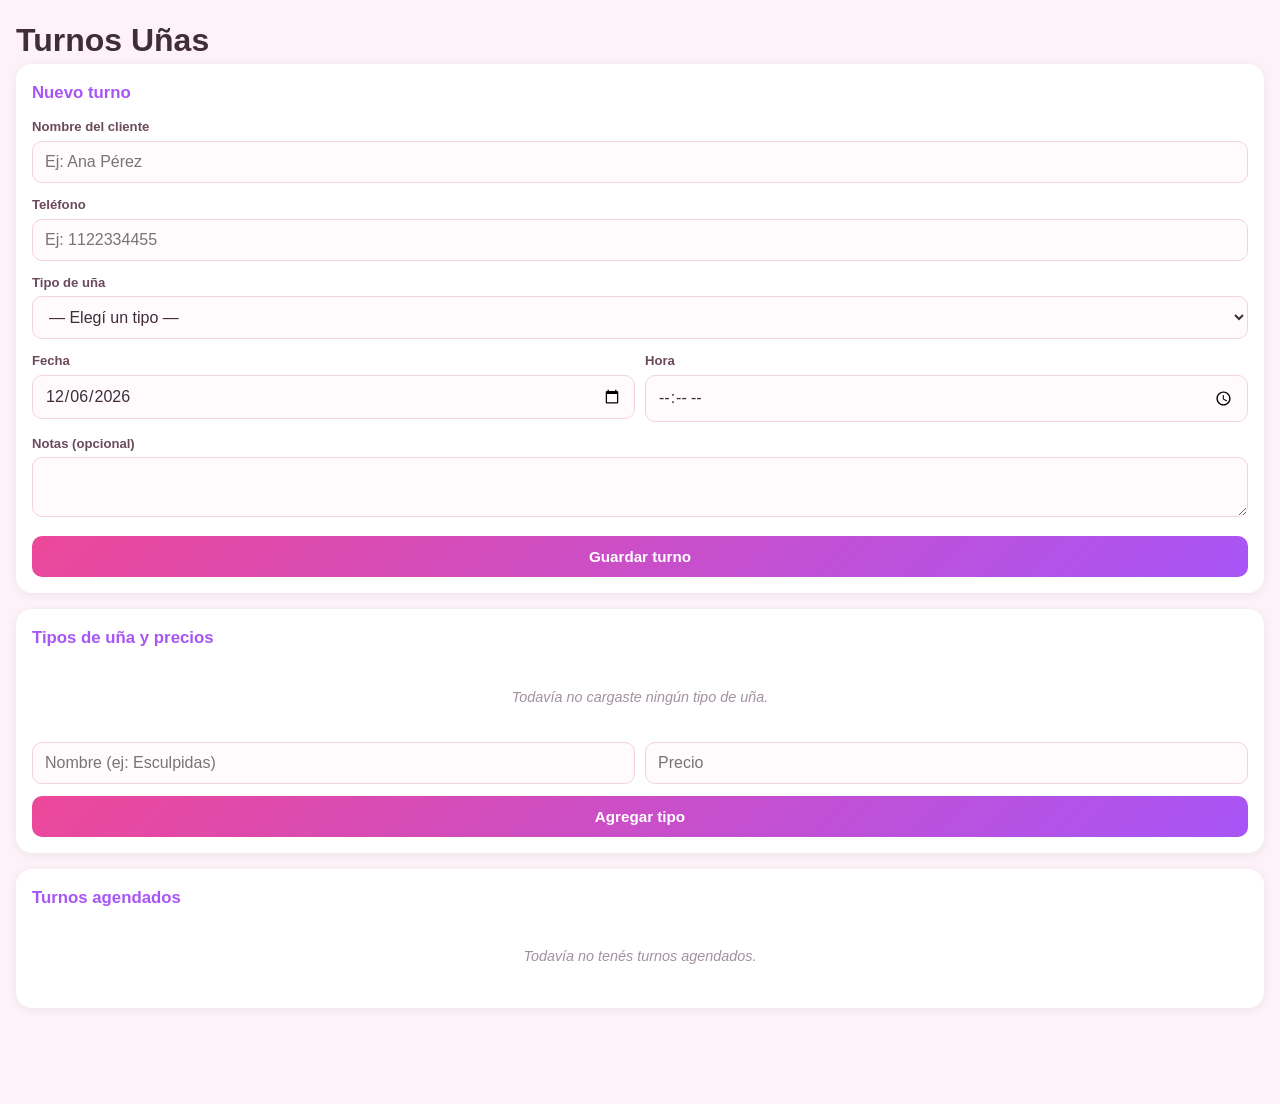
==== index.html @ 7dee43a8 "Rename aura.html to index.html" ====
<!DOCTYPE html>
<html lang="es">
<head>
<meta charset="UTF-8">
<meta name="viewport" content="width=device-width, initial-scale=1.0">
<title>Turnos Uñas</title>
<style>
  * { box-sizing: border-box; margin: 0; padding: 0; }

  body {
    font-family: -apple-system, BlinkMacSystemFont, "Segoe UI", Roboto, sans-serif;
    background: #fdf2f8;
    color: #3f2d3a;
    padding: 16px;
    padding-bottom: 80px;
    line-height: 1.5;
  }

  header {
    background: linear-gradient(135deg, #ec4899, #a855f7);
    color: #fff;
    padding: 20px 16px;
    border-radius: 16px;
    margin-bottom: 18px;
    text-align: center;
    box-shadow: 0 4px 14px rgba(236, 72, 153, .25);
  }

  header h1 { font-size: 1.35rem; }
  header p { font-size: .85rem; opacity: .9; margin-top: 4px; }

  .card {
    background: #fff;
    border-radius: 16px;
    padding: 16px;
    margin-bottom: 16px;
    box-shadow: 0 2px 10px rgba(63, 45, 58, .07);
  }

  .card h2 {
    font-size: 1.05rem;
    margin-bottom: 12px;
    color: #a855f7;
    display: flex;
    align-items: center;
    gap: 8px;
  }

  label {
    display: block;
    font-size: .82rem;
    font-weight: 600;
    margin-bottom: 4px;
    color: #6b4a5c;
  }

  input, select, textarea {
    width: 100%;
    padding: 11px 12px;
    border: 1.5px solid #f3d3e3;
    border-radius: 10px;
    font-size: 1rem;
    font-family: inherit;
    background: #fffafc;
    margin-bottom: 12px;
    color: #3f2d3a;
  }

  input:focus, select:focus, textarea:focus {
    outline: none;
    border-color: #ec4899;
    background: #fff;
  }

  textarea { resize: vertical; min-height: 60px; }

  .fila { display: flex; gap: 10px; }
  .fila > div { flex: 1; }

  button {
    border: none;
    border-radius: 10px;
    padding: 12px 16px;
    font-size: .95rem;
    font-weight: 600;
    font-family: inherit;
    cursor: pointer;
    background: linear-gradient(135deg, #ec4899, #a855f7);
    color: #fff;
    width: 100%;
    transition: transform .1s, opacity .2s;
  }

  button:active { transform: scale(.98); }
  button.secundario {
    background: #fdf2f8;
    color: #a855f7;
    border: 1.5px solid #f3d3e3;
    width: auto;
  }

  .precio-visto {
    font-size: .85rem;
    color: #a855f7;
    font-weight: 600;
    margin: -6px 0 12px;
    min-height: 20px;
  }

  .turno {
    border-left: 4px solid #ec4899;
    background: #fffafc;
    border-radius: 10px;
    padding: 12px;
    margin-bottom: 10px;
  }

  .turno .nombre {
    font-weight: 700;
    font-size: 1rem;
    margin-bottom: 2px;
  }

  .turno .detalle {
    font-size: .85rem;
    color: #6b4a5c;
    margin-bottom: 8px;
  }

  .turno .detalle span { display: block; }

  .turno .precio {
    font-weight: 700;
    color: #a855f7;
  }

  .estado {
    display: inline-block;
    font-size: .7rem;
    font-weight: 700;
    padding: 3px 9px;
    border-radius: 20px;
    text-transform: uppercase;
    letter-spacing: .4px;
    margin-bottom: 6px;
  }

  .estado.pendiente  { background: #fef3c7; color: #b45309; }
  .estado.confirmado { background: #dbeafe; color: #1d4ed8; }
  .estado.realizado  { background: #dcfce7; color: #15803d; }
  .estado.cancelado  { background: #fee2e2; color: #b91c1c; }

  .acciones {
    display: flex;
    gap: 6px;
    flex-wrap: wrap;
    margin-top: 8px;
  }

  .acciones button {
    width: auto;
    flex: 1;
    padding: 7px 8px;
    font-size: .75rem;
    border-radius: 8px;
    background: #fdf2f8;
    color: #a855f7;
    border: 1.5px solid #f3d3e3;
  }

  .acciones button.borrar {
    background: #fff1f2;
    color: #e11d48;
    border-color: #fecdd3;
  }

  .tipo-lista {
    display: flex;
    flex-direction: column;
    gap: 8px;
    margin-bottom: 12px;
  }

  .tipo-item {
    display: flex;
    justify-content: space-between;
    align-items: center;
    background: #fffafc;
    border: 1.5px solid #f3d3e3;
    border-radius: 10px;
    padding: 10px 12px;
    font-size: .9rem;
  }

  .tipo-item strong { color: #3f2d3a; }
  .tipo-item span { color: #a855f7; font-weight: 700; }

  .vacio {
    text-align: center;
    color: #a390a0;
    font-size: .9rem;
    padding: 24px 12px;
    font-style: italic;
  }

  .toast {
    position: fixed;
    bottom: 20px;
    left: 50%;
    transform: translateX(-50%);
    background: #3f2d3a;
    color: #fff;
    padding: 11px 20px;
    border-radius: 30px;
    font-size: .88rem;
    opacity: 0;
    pointer-events: none;
    transition: opacity .3s, bottom .3s;
    z-index: 100;
  }

  .toast.visible { opacity: 1; bottom: 30px; }

  @media (max-width: 380px) {
    .fila { flex-direction: column; gap: 0; }
  }
</style>
</head>
<body>

<h1>Turnos Uñas</h1>

<div class="card">
  <h2>Nuevo turno</h2>
  <label>Nombre del cliente</label>
  <input id="nombre" type="text" placeholder="Ej: Ana Pérez">

  <label>Teléfono</label>
  <input id="telefono" type="tel" placeholder="Ej: 1122334455">

  <label>Tipo de uña</label>
  <select id="tipo"></select>

  <div class="fila">
    <div>
      <label>Fecha</label>
      <input id="fecha" type="date">
    </div>
    <div>
      <label>Hora</label>
      <input id="hora" type="time">
    </div>
  </div>

  <label>Notas (opcional)</label>
  <textarea id="notas" rows="2"></textarea>

  <button onclick="guardarTurno()">Guardar turno</button>
</div>

<div class="card">
  <h2>Tipos de uña y precios</h2>
  <div id="listaTipos"></div>
  <div class="fila" style="margin-top:10px">
    <input id="nuevoTipoNombre" type="text" placeholder="Nombre (ej: Esculpidas)">
    <input id="nuevoTipoPrecio" type="number" placeholder="Precio">
  </div>
  <button class="sec" onclick="agregarTipo()">Agregar tipo</button>
</div>

<div class="card">
  <h2>Turnos agendados</h2>
  <div id="listaTurnos"></div>
</div>

<div id="toast" class="toast" aria-live="polite"></div>

<script>
const DB_NOMBRE = "turnosDB";
const DB_VERSION = 1;

let db = null;

const $ = (id) => document.getElementById(id);

function toast(msg) {
  const t = $("toast");
  if (!t) return;
  t.textContent = msg;
  t.classList.add("visible");
  clearTimeout(t._timer);
  t._timer = setTimeout(() => t.classList.remove("visible"), 2200);
}

function abrirDB() {
  return new Promise((res, rej) => {
    const req = indexedDB.open(DB_NOMBRE, DB_VERSION);
    req.onupgradeneeded = (e) => {
      const d = e.target.result;
      if (!d.objectStoreNames.contains("tipos")) {
        const tipos = d.createObjectStore("tipos", { keyPath: "id", autoIncrement: true });
        tipos.createIndex("nombre", "nombre", { unique: true });
      }
      if (!d.objectStoreNames.contains("turnos")) {
        const turnos = d.createObjectStore("turnos", { keyPath: "id", autoIncrement: true });
        turnos.createIndex("fecha", "fecha", { unique: false });
      }
    };
    req.onsuccess = (e) => {
      db = e.target.result;
      res(db);
    };
    req.onerror = (e) => rej(e.target.error || new Error("No se pudo abrir la base de datos"));
  });
}

function guardar(store, dato) {
  if (!db) return Promise.reject(new Error("La base de datos no está abierta"));

  return new Promise((res, rej) => {
    const tx = db.transaction(store, "readwrite");
    const req = tx.objectStore(store).put(dato);
    req.onsuccess = () => res(req.result);
    req.onerror = (e) => rej(e.target.error || new Error(`Error guardando en ${store}`));
  });
}

function listar(store) {
  if (!db) return Promise.resolve([]);

  return new Promise((res, rej) => {
    const tx = db.transaction(store, "readonly");
    const req = tx.objectStore(store).getAll();
    req.onsuccess = () => res(req.result || []);
    req.onerror = (e) => rej(e.target.error || new Error(`Error listando ${store}`));
  });
}

function borrar(store, id) {
  if (!db) return Promise.reject(new Error("La base de datos no está abierta"));

  return new Promise((res, rej) => {
    const tx = db.transaction(store, "readwrite");
    const req = tx.objectStore(store).delete(id);
    req.onsuccess = () => res(true);
    req.onerror = (e) => rej(e.target.error || new Error(`Error borrando de ${store}`));
  });
}

function hoyISO() {
  const d = new Date();
  const mes = String(d.getMonth() + 1).padStart(2, "0");
  const dia = String(d.getDate()).padStart(2, "0");
  return `${d.getFullYear()}-${mes}-${dia}`;
}

function formatearFecha(iso) {
  if (!iso || !iso.includes("-")) return "--";
  const [a, m, d] = iso.split("-");
  return `${d}/${m}/${a}`;
}

const NOMBRE_ESTADO = {
  pendiente: "Pendiente",
  confirmado: "Confirmado",
  realizado: "Realizado",
  cancelado: "Cancelado"
};

async function cargarSelectTipos() {
  const sel = $("tipo");
  if (!sel) return;

  const tipos = await listar("tipos");
  sel.innerHTML = '<option value="">— Elegí un tipo —</option>';

  for (const t of tipos) {
    const op = document.createElement("option");
    op.value = String(t.id);
    op.textContent = `${t.nombre} — $${Number(t.precio).toFixed(2)}`;
    op.dataset.precio = String(Number(t.precio) || 0);
    op.dataset.nombre = t.nombre || "";
    sel.appendChild(op);
  }
}

async function renderTipos() {
  const cont = $("listaTipos");
  if (!cont) return;

  const tipos = await listar("tipos");

  if (tipos.length === 0) {
    cont.innerHTML = '<p class="vacio">Todavía no cargaste ningún tipo de uña.</p>';
    cont.className = "";
    return;
  }

  cont.innerHTML = "";
  cont.className = "tipo-lista";

  for (const t of tipos) {
    const div = document.createElement("div");
    div.className = "tipo-item";

    const nombre = document.createElement("strong");
    nombre.textContent = t.nombre;

    const precio = document.createElement("span");
    precio.textContent = `$${Number(t.precio).toFixed(2)}`;

    const btn = document.createElement("button");
    btn.textContent = "Borrar";
    btn.className = "secundario";
    btn.type = "button";
    btn.onclick = async () => {
      try {
        await borrar("tipos", t.id);
        toast("Tipo eliminado");
        await renderTipos();
        await cargarSelectTipos();
      } catch (error) {
        console.error(error);
        toast("No se pudo eliminar el tipo");
      }
    };

    div.append(nombre, precio, btn);
    cont.appendChild(div);
  }
}

async function agregarTipo() {
  const nombreInput = $("nuevoTipoNombre");
  const precioInput = $("nuevoTipoPrecio");

  if (!nombreInput || !precioInput) return;

  const nombre = nombreInput.value.trim();
  const precio = Number(precioInput.value);

  if (!nombre || Number.isNaN(precio) || precio <= 0) {
    toast("Ingresá un nombre y precio válido");
    return;
  }

  try {
    await guardar("tipos", { nombre, precio });
    nombreInput.value = "";
    precioInput.value = "";
    toast("Tipo agregado");
    await renderTipos();
    await cargarSelectTipos();
  } catch (error) {
    console.error(error);
    toast("Ese tipo ya existe o hubo un error");
  }
}

async function renderTurnos() {
  const cont = $("listaTurnos");
  if (!cont) return;

  const turnos = await listar("turnos");

  if (turnos.length === 0) {
    cont.innerHTML = '<p class="vacio">Todavía no tenés turnos agendados.</p>';
    return;
  }

  turnos.sort((a, b) => `${a.fecha || ""}T${a.hora || "00:00"}`.localeCompare(`${b.fecha || ""}T${b.hora || "00:00"}`));
  cont.innerHTML = "";

  for (const t of turnos) {
    const card = document.createElement("div");
    card.className = "turno";

    const estado = document.createElement("div");
    estado.className = `estado ${t.estado || "pendiente"}`;
    estado.textContent = NOMBRE_ESTADO[t.estado || "pendiente"] || "Pendiente";

    const nombre = document.createElement("div");
    nombre.className = "nombre";
    nombre.textContent = t.nombre || "Sin nombre";

    const detalle = document.createElement("div");
    detalle.className = "detalle";
    detalle.innerHTML = `
      <span>${formatearFecha(t.fecha)} · ${t.hora || "--:--"}</span>
      <span>${t.tipoNombre || "Sin tipo"} · ${t.telefono || "Sin teléfono"}</span>
      ${t.notas ? `<span>Notas: ${t.notas}</span>` : ""}
    `;

    const precio = document.createElement("div");
    precio.className = "precio";
    precio.textContent = `$${Number(t.precio || 0).toFixed(2)}`;

    const acciones = document.createElement("div");
    acciones.className = "acciones";

    const pasos = [
      ["Pendiente", "pendiente"],
      ["Confirmado", "confirmado"],
      ["Realizado", "realizado"],
      ["Cancelado", "cancelado"]
    ];

    for (const [label, estadoKey] of pasos) {
      const btn = document.createElement("button");
      btn.type = "button";
      btn.textContent = label;
      btn.onclick = async () => {
        try {
          t.estado = estadoKey;
          await guardar("turnos", t);
          await renderTurnos();
        } catch (error) {
          console.error(error);
          toast("No se pudo actualizar el turno");
        }
      };
      acciones.appendChild(btn);
    }

    const borrarBtn = document.createElement("button");
    borrarBtn.type = "button";
    borrarBtn.textContent = "Borrar";
    borrarBtn.className = "borrar";
    borrarBtn.onclick = async () => {
      try {
        await borrar("turnos", t.id);
        toast("Turno eliminado");
        await renderTurnos();
      } catch (error) {
        console.error(error);
        toast("No se pudo eliminar el turno");
      }
    };
    acciones.appendChild(borrarBtn);

    card.append(estado, nombre, detalle, precio, acciones);
    cont.appendChild(card);
  }
}

async function guardarTurno() {
  const nombreInput = $("nombre");
  const telefonoInput = $("telefono");
  const tipoSelect = $("tipo");
  const fechaInput = $("fecha");
  const horaInput = $("hora");
  const notasInput = $("notas");

  if (!nombreInput || !telefonoInput || !tipoSelect || !fechaInput || !horaInput || !notasInput) return;

  const nombre = nombreInput.value.trim();
  const telefono = telefonoInput.value.trim();
  const tipoId = tipoSelect.value;
  const fecha = fechaInput.value;
  const hora = horaInput.value;
  const notas = notasInput.value.trim();
  const tipoSel = tipoSelect.selectedOptions[0];

  if (!nombre || !telefono || !tipoId || !fecha) {
    toast("Completá nombre, teléfono, tipo y fecha");
    return;
  }

  const tipo = {
    id: Number(tipoId),
    nombre: tipoSel?.dataset?.nombre || "",
    precio: Number(tipoSel?.dataset?.precio || 0)
  };

  const turno = {
    nombre,
    telefono,
    tipoId: tipo.id,
    tipoNombre: tipo.nombre,
    precio: tipo.precio,
    fecha,
    hora,
    notas,
    estado: "pendiente"
  };

  try {
    await guardar("turnos", turno);
    toast("Turno guardado");

    nombreInput.value = "";
    telefonoInput.value = "";
    tipoSelect.value = "";
    fechaInput.value = hoyISO();
    horaInput.value = "";
    notasInput.value = "";

    await renderTurnos();
  } catch (error) {
    console.error(error);
    toast("No se pudo guardar el turno");
  }
}

async function iniciarApp() {
  const fechaInput = $("fecha");
  if (fechaInput) fechaInput.value = hoyISO();

  await abrirDB();
  await renderTipos();
  await cargarSelectTipos();
  await renderTurnos();
}

window.addEventListener("DOMContentLoaded", iniciarApp);
</script>
</body>
</html>
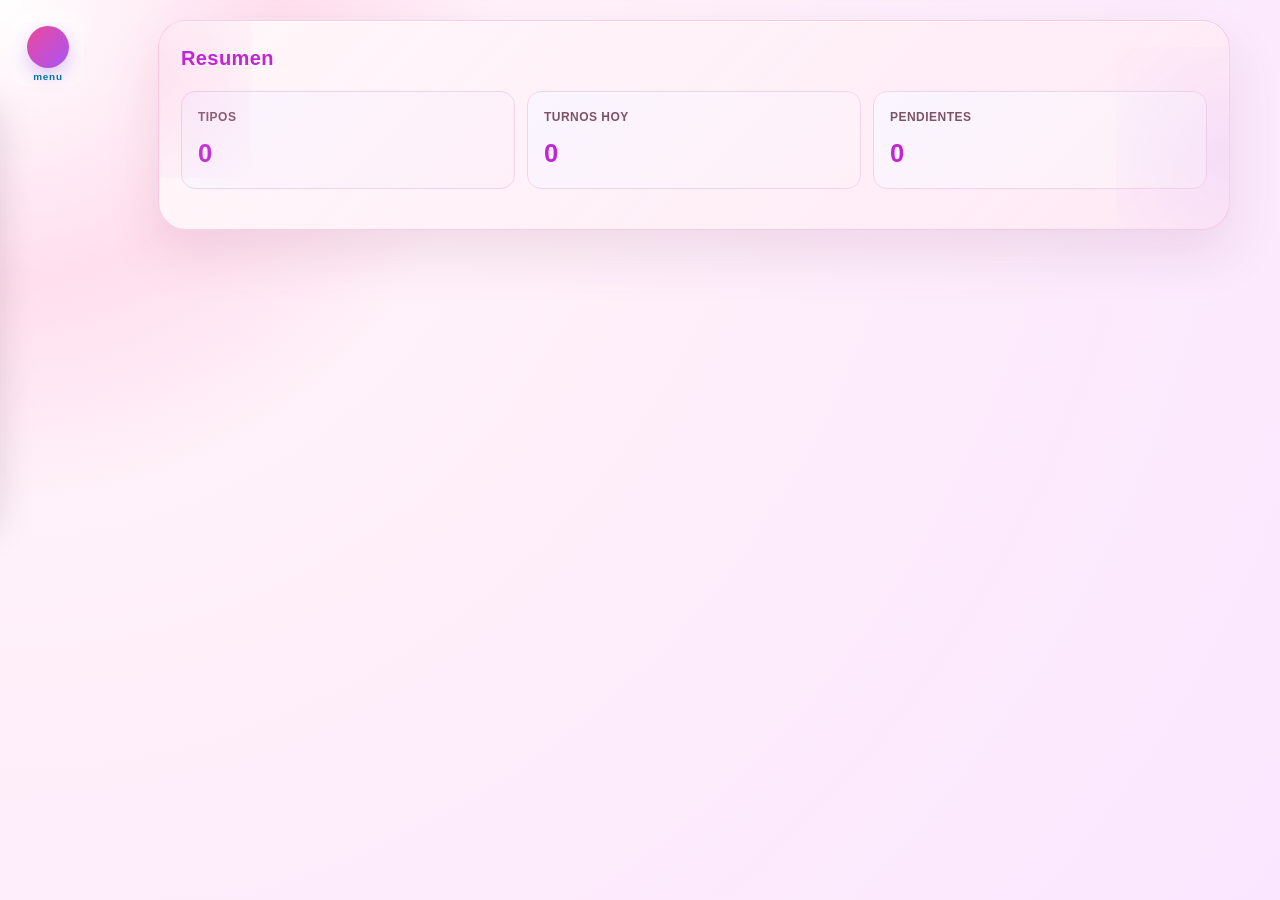
==== commit cb19e908: "Primer commit" ====
--- a/index.html
+++ b/index.html
@@ -1,619 +1,45 @@
-<!DOCTYPE html>
-<html lang="es">
-<head>
-<meta charset="UTF-8">
-<meta name="viewport" content="width=device-width, initial-scale=1.0">
-<title>Turnos Uñas</title>
-<style>
-  * { box-sizing: border-box; margin: 0; padding: 0; }
-
-  body {
-    font-family: -apple-system, BlinkMacSystemFont, "Segoe UI", Roboto, sans-serif;
-    background: #fdf2f8;
-    color: #3f2d3a;
-    padding: 16px;
-    padding-bottom: 80px;
-    line-height: 1.5;
-  }
-
-  header {
-    background: linear-gradient(135deg, #ec4899, #a855f7);
-    color: #fff;
-    padding: 20px 16px;
-    border-radius: 16px;
-    margin-bottom: 18px;
-    text-align: center;
-    box-shadow: 0 4px 14px rgba(236, 72, 153, .25);
-  }
-
-  header h1 { font-size: 1.35rem; }
-  header p { font-size: .85rem; opacity: .9; margin-top: 4px; }
-
-  .card {
-    background: #fff;
-    border-radius: 16px;
-    padding: 16px;
-    margin-bottom: 16px;
-    box-shadow: 0 2px 10px rgba(63, 45, 58, .07);
-  }
-
-  .card h2 {
-    font-size: 1.05rem;
-    margin-bottom: 12px;
-    color: #a855f7;
-    display: flex;
-    align-items: center;
-    gap: 8px;
-  }
-
-  label {
-    display: block;
-    font-size: .82rem;
-    font-weight: 600;
-    margin-bottom: 4px;
-    color: #6b4a5c;
-  }
-
-  input, select, textarea {
-    width: 100%;
-    padding: 11px 12px;
-    border: 1.5px solid #f3d3e3;
-    border-radius: 10px;
-    font-size: 1rem;
-    font-family: inherit;
-    background: #fffafc;
-    margin-bottom: 12px;
-    color: #3f2d3a;
-  }
-
-  input:focus, select:focus, textarea:focus {
-    outline: none;
-    border-color: #ec4899;
-    background: #fff;
-  }
-
-  textarea { resize: vertical; min-height: 60px; }
-
-  .fila { display: flex; gap: 10px; }
-  .fila > div { flex: 1; }
-
-  button {
-    border: none;
-    border-radius: 10px;
-    padding: 12px 16px;
-    font-size: .95rem;
-    font-weight: 600;
-    font-family: inherit;
-    cursor: pointer;
-    background: linear-gradient(135deg, #ec4899, #a855f7);
-    color: #fff;
-    width: 100%;
-    transition: transform .1s, opacity .2s;
-  }
-
-  button:active { transform: scale(.98); }
-  button.secundario {
-    background: #fdf2f8;
-    color: #a855f7;
-    border: 1.5px solid #f3d3e3;
-    width: auto;
-  }
-
-  .precio-visto {
-    font-size: .85rem;
-    color: #a855f7;
-    font-weight: 600;
-    margin: -6px 0 12px;
-    min-height: 20px;
-  }
-
-  .turno {
-    border-left: 4px solid #ec4899;
-    background: #fffafc;
-    border-radius: 10px;
-    padding: 12px;
-    margin-bottom: 10px;
-  }
-
-  .turno .nombre {
-    font-weight: 700;
-    font-size: 1rem;
-    margin-bottom: 2px;
-  }
-
-  .turno .detalle {
-    font-size: .85rem;
-    color: #6b4a5c;
-    margin-bottom: 8px;
-  }
-
-  .turno .detalle span { display: block; }
-
-  .turno .precio {
-    font-weight: 700;
-    color: #a855f7;
-  }
-
-  .estado {
-    display: inline-block;
-    font-size: .7rem;
-    font-weight: 700;
-    padding: 3px 9px;
-    border-radius: 20px;
-    text-transform: uppercase;
-    letter-spacing: .4px;
-    margin-bottom: 6px;
-  }
-
-  .estado.pendiente  { background: #fef3c7; color: #b45309; }
-  .estado.confirmado { background: #dbeafe; color: #1d4ed8; }
-  .estado.realizado  { background: #dcfce7; color: #15803d; }
-  .estado.cancelado  { background: #fee2e2; color: #b91c1c; }
-
-  .acciones {
-    display: flex;
-    gap: 6px;
-    flex-wrap: wrap;
-    margin-top: 8px;
-  }
-
-  .acciones button {
-    width: auto;
-    flex: 1;
-    padding: 7px 8px;
-    font-size: .75rem;
-    border-radius: 8px;
-    background: #fdf2f8;
-    color: #a855f7;
-    border: 1.5px solid #f3d3e3;
-  }
-
-  .acciones button.borrar {
-    background: #fff1f2;
-    color: #e11d48;
-    border-color: #fecdd3;
-  }
-
-  .tipo-lista {
-    display: flex;
-    flex-direction: column;
-    gap: 8px;
-    margin-bottom: 12px;
-  }
-
-  .tipo-item {
-    display: flex;
-    justify-content: space-between;
-    align-items: center;
-    background: #fffafc;
-    border: 1.5px solid #f3d3e3;
-    border-radius: 10px;
-    padding: 10px 12px;
-    font-size: .9rem;
-  }
-
-  .tipo-item strong { color: #3f2d3a; }
-  .tipo-item span { color: #a855f7; font-weight: 700; }
-
-  .vacio {
-    text-align: center;
-    color: #a390a0;
-    font-size: .9rem;
-    padding: 24px 12px;
-    font-style: italic;
-  }
-
-  .toast {
-    position: fixed;
-    bottom: 20px;
-    left: 50%;
-    transform: translateX(-50%);
-    background: #3f2d3a;
-    color: #fff;
-    padding: 11px 20px;
-    border-radius: 30px;
-    font-size: .88rem;
-    opacity: 0;
-    pointer-events: none;
-    transition: opacity .3s, bottom .3s;
-    z-index: 100;
-  }
-
-  .toast.visible { opacity: 1; bottom: 30px; }
-
-  @media (max-width: 380px) {
-    .fila { flex-direction: column; gap: 0; }
-  }
-</style>
-</head>
-<body>
-
-<h1>Turnos Uñas</h1>
-
-<div class="card">
-  <h2>Nuevo turno</h2>
-  <label>Nombre del cliente</label>
-  <input id="nombre" type="text" placeholder="Ej: Ana Pérez">
-
-  <label>Teléfono</label>
-  <input id="telefono" type="tel" placeholder="Ej: 1122334455">
-
-  <label>Tipo de uña</label>
-  <select id="tipo"></select>
-
-  <div class="fila">
-    <div>
-      <label>Fecha</label>
-      <input id="fecha" type="date">
-    </div>
-    <div>
-      <label>Hora</label>
-      <input id="hora" type="time">
-    </div>
-  </div>
-
-  <label>Notas (opcional)</label>
-  <textarea id="notas" rows="2"></textarea>
-
-  <button onclick="guardarTurno()">Guardar turno</button>
-</div>
-
-<div class="card">
-  <h2>Tipos de uña y precios</h2>
-  <div id="listaTipos"></div>
-  <div class="fila" style="margin-top:10px">
-    <input id="nuevoTipoNombre" type="text" placeholder="Nombre (ej: Esculpidas)">
-    <input id="nuevoTipoPrecio" type="number" placeholder="Precio">
-  </div>
-  <button class="sec" onclick="agregarTipo()">Agregar tipo</button>
-</div>
-
-<div class="card">
-  <h2>Turnos agendados</h2>
-  <div id="listaTurnos"></div>
-</div>
-
-<div id="toast" class="toast" aria-live="polite"></div>
-
-<script>
-const DB_NOMBRE = "turnosDB";
-const DB_VERSION = 1;
-
-let db = null;
-
-const $ = (id) => document.getElementById(id);
-
-function toast(msg) {
-  const t = $("toast");
-  if (!t) return;
-  t.textContent = msg;
-  t.classList.add("visible");
-  clearTimeout(t._timer);
-  t._timer = setTimeout(() => t.classList.remove("visible"), 2200);
-}
-
-function abrirDB() {
-  return new Promise((res, rej) => {
-    const req = indexedDB.open(DB_NOMBRE, DB_VERSION);
-    req.onupgradeneeded = (e) => {
-      const d = e.target.result;
-      if (!d.objectStoreNames.contains("tipos")) {
-        const tipos = d.createObjectStore("tipos", { keyPath: "id", autoIncrement: true });
-        tipos.createIndex("nombre", "nombre", { unique: true });
-      }
-      if (!d.objectStoreNames.contains("turnos")) {
-        const turnos = d.createObjectStore("turnos", { keyPath: "id", autoIncrement: true });
-        turnos.createIndex("fecha", "fecha", { unique: false });
-      }
-    };
-    req.onsuccess = (e) => {
-      db = e.target.result;
-      res(db);
-    };
-    req.onerror = (e) => rej(e.target.error || new Error("No se pudo abrir la base de datos"));
-  });
-}
-
-function guardar(store, dato) {
-  if (!db) return Promise.reject(new Error("La base de datos no está abierta"));
-
-  return new Promise((res, rej) => {
-    const tx = db.transaction(store, "readwrite");
-    const req = tx.objectStore(store).put(dato);
-    req.onsuccess = () => res(req.result);
-    req.onerror = (e) => rej(e.target.error || new Error(`Error guardando en ${store}`));
-  });
-}
-
-function listar(store) {
-  if (!db) return Promise.resolve([]);
-
-  return new Promise((res, rej) => {
-    const tx = db.transaction(store, "readonly");
-    const req = tx.objectStore(store).getAll();
-    req.onsuccess = () => res(req.result || []);
-    req.onerror = (e) => rej(e.target.error || new Error(`Error listando ${store}`));
-  });
-}
-
-function borrar(store, id) {
-  if (!db) return Promise.reject(new Error("La base de datos no está abierta"));
-
-  return new Promise((res, rej) => {
-    const tx = db.transaction(store, "readwrite");
-    const req = tx.objectStore(store).delete(id);
-    req.onsuccess = () => res(true);
-    req.onerror = (e) => rej(e.target.error || new Error(`Error borrando de ${store}`));
-  });
-}
-
-function hoyISO() {
-  const d = new Date();
-  const mes = String(d.getMonth() + 1).padStart(2, "0");
-  const dia = String(d.getDate()).padStart(2, "0");
-  return `${d.getFullYear()}-${mes}-${dia}`;
-}
-
-function formatearFecha(iso) {
-  if (!iso || !iso.includes("-")) return "--";
-  const [a, m, d] = iso.split("-");
-  return `${d}/${m}/${a}`;
-}
-
-const NOMBRE_ESTADO = {
-  pendiente: "Pendiente",
-  confirmado: "Confirmado",
-  realizado: "Realizado",
-  cancelado: "Cancelado"
-};
-
-async function cargarSelectTipos() {
-  const sel = $("tipo");
-  if (!sel) return;
-
-  const tipos = await listar("tipos");
-  sel.innerHTML = '<option value="">— Elegí un tipo —</option>';
-
-  for (const t of tipos) {
-    const op = document.createElement("option");
-    op.value = String(t.id);
-    op.textContent = `${t.nombre} — $${Number(t.precio).toFixed(2)}`;
-    op.dataset.precio = String(Number(t.precio) || 0);
-    op.dataset.nombre = t.nombre || "";
-    sel.appendChild(op);
-  }
-}
-
-async function renderTipos() {
-  const cont = $("listaTipos");
-  if (!cont) return;
-
-  const tipos = await listar("tipos");
-
-  if (tipos.length === 0) {
-    cont.innerHTML = '<p class="vacio">Todavía no cargaste ningún tipo de uña.</p>';
-    cont.className = "";
-    return;
-  }
-
-  cont.innerHTML = "";
-  cont.className = "tipo-lista";
-
-  for (const t of tipos) {
-    const div = document.createElement("div");
-    div.className = "tipo-item";
-
-    const nombre = document.createElement("strong");
-    nombre.textContent = t.nombre;
-
-    const precio = document.createElement("span");
-    precio.textContent = `$${Number(t.precio).toFixed(2)}`;
-
-    const btn = document.createElement("button");
-    btn.textContent = "Borrar";
-    btn.className = "secundario";
-    btn.type = "button";
-    btn.onclick = async () => {
-      try {
-        await borrar("tipos", t.id);
-        toast("Tipo eliminado");
-        await renderTipos();
-        await cargarSelectTipos();
-      } catch (error) {
-        console.error(error);
-        toast("No se pudo eliminar el tipo");
-      }
-    };
-
-    div.append(nombre, precio, btn);
-    cont.appendChild(div);
-  }
-}
-
-async function agregarTipo() {
-  const nombreInput = $("nuevoTipoNombre");
-  const precioInput = $("nuevoTipoPrecio");
-
-  if (!nombreInput || !precioInput) return;
-
-  const nombre = nombreInput.value.trim();
-  const precio = Number(precioInput.value);
-
-  if (!nombre || Number.isNaN(precio) || precio <= 0) {
-    toast("Ingresá un nombre y precio válido");
-    return;
-  }
-
-  try {
-    await guardar("tipos", { nombre, precio });
-    nombreInput.value = "";
-    precioInput.value = "";
-    toast("Tipo agregado");
-    await renderTipos();
-    await cargarSelectTipos();
-  } catch (error) {
-    console.error(error);
-    toast("Ese tipo ya existe o hubo un error");
-  }
-}
-
-async function renderTurnos() {
-  const cont = $("listaTurnos");
-  if (!cont) return;
-
-  const turnos = await listar("turnos");
-
-  if (turnos.length === 0) {
-    cont.innerHTML = '<p class="vacio">Todavía no tenés turnos agendados.</p>';
-    return;
-  }
-
-  turnos.sort((a, b) => `${a.fecha || ""}T${a.hora || "00:00"}`.localeCompare(`${b.fecha || ""}T${b.hora || "00:00"}`));
-  cont.innerHTML = "";
-
-  for (const t of turnos) {
-    const card = document.createElement("div");
-    card.className = "turno";
-
-    const estado = document.createElement("div");
-    estado.className = `estado ${t.estado || "pendiente"}`;
-    estado.textContent = NOMBRE_ESTADO[t.estado || "pendiente"] || "Pendiente";
-
-    const nombre = document.createElement("div");
-    nombre.className = "nombre";
-    nombre.textContent = t.nombre || "Sin nombre";
-
-    const detalle = document.createElement("div");
-    detalle.className = "detalle";
-    detalle.innerHTML = `
-      <span>${formatearFecha(t.fecha)} · ${t.hora || "--:--"}</span>
-      <span>${t.tipoNombre || "Sin tipo"} · ${t.telefono || "Sin teléfono"}</span>
-      ${t.notas ? `<span>Notas: ${t.notas}</span>` : ""}
-    `;
-
-    const precio = document.createElement("div");
-    precio.className = "precio";
-    precio.textContent = `$${Number(t.precio || 0).toFixed(2)}`;
-
-    const acciones = document.createElement("div");
-    acciones.className = "acciones";
-
-    const pasos = [
-      ["Pendiente", "pendiente"],
-      ["Confirmado", "confirmado"],
-      ["Realizado", "realizado"],
-      ["Cancelado", "cancelado"]
-    ];
-
-    for (const [label, estadoKey] of pasos) {
-      const btn = document.createElement("button");
-      btn.type = "button";
-      btn.textContent = label;
-      btn.onclick = async () => {
-        try {
-          t.estado = estadoKey;
-          await guardar("turnos", t);
-          await renderTurnos();
-        } catch (error) {
-          console.error(error);
-          toast("No se pudo actualizar el turno");
-        }
-      };
-      acciones.appendChild(btn);
-    }
-
-    const borrarBtn = document.createElement("button");
-    borrarBtn.type = "button";
-    borrarBtn.textContent = "Borrar";
-    borrarBtn.className = "borrar";
-    borrarBtn.onclick = async () => {
-      try {
-        await borrar("turnos", t.id);
-        toast("Turno eliminado");
-        await renderTurnos();
-      } catch (error) {
-        console.error(error);
-        toast("No se pudo eliminar el turno");
-      }
-    };
-    acciones.appendChild(borrarBtn);
-
-    card.append(estado, nombre, detalle, precio, acciones);
-    cont.appendChild(card);
-  }
-}
-
-async function guardarTurno() {
-  const nombreInput = $("nombre");
-  const telefonoInput = $("telefono");
-  const tipoSelect = $("tipo");
-  const fechaInput = $("fecha");
-  const horaInput = $("hora");
-  const notasInput = $("notas");
-
-  if (!nombreInput || !telefonoInput || !tipoSelect || !fechaInput || !horaInput || !notasInput) return;
-
-  const nombre = nombreInput.value.trim();
-  const telefono = telefonoInput.value.trim();
-  const tipoId = tipoSelect.value;
-  const fecha = fechaInput.value;
-  const hora = horaInput.value;
-  const notas = notasInput.value.trim();
-  const tipoSel = tipoSelect.selectedOptions[0];
-
-  if (!nombre || !telefono || !tipoId || !fecha) {
-    toast("Completá nombre, teléfono, tipo y fecha");
-    return;
-  }
-
-  const tipo = {
-    id: Number(tipoId),
-    nombre: tipoSel?.dataset?.nombre || "",
-    precio: Number(tipoSel?.dataset?.precio || 0)
-  };
-
-  const turno = {
-    nombre,
-    telefono,
-    tipoId: tipo.id,
-    tipoNombre: tipo.nombre,
-    precio: tipo.precio,
-    fecha,
-    hora,
-    notas,
-    estado: "pendiente"
-  };
-
-  try {
-    await guardar("turnos", turno);
-    toast("Turno guardado");
-
-    nombreInput.value = "";
-    telefonoInput.value = "";
-    tipoSelect.value = "";
-    fechaInput.value = hoyISO();
-    horaInput.value = "";
-    notasInput.value = "";
-
-    await renderTurnos();
-  } catch (error) {
-    console.error(error);
-    toast("No se pudo guardar el turno");
-  }
-}
-
-async function iniciarApp() {
-  const fechaInput = $("fecha");
-  if (fechaInput) fechaInput.value = hoyISO();
-
-  await abrirDB();
-  await renderTipos();
-  await cargarSelectTipos();
-  await renderTurnos();
-}
-
-window.addEventListener("DOMContentLoaded", iniciarApp);
-</script>
-</body>
-</html>
-
+﻿<!DOCTYPE html>
+<html lang="es">
+  <head>
+    <meta charset="UTF-8" />
+    <meta name="viewport" content="width=device-width, initial-scale=1.0" />
+    <title>Inicio | Definición Nails</title>
+    <link rel="stylesheet" href="styles.css" />
+    <script src="app.js" defer></script>
+  </head>
+  <body data-page="home">
+    <button id="abrir-menu" class="btn-opciones" type="button" aria-expanded="false" aria-controls="menu-lateral">
+      <span class="opcion" aria-label="Abrir menú"></span>
+      <span class="logoo" aria-label="Logo dentro del botón"></span>
+      <p style="color: #0075a3; margin: 0; font-weight: 800;">menu</p>
+    </button>
+
+    <div id="menu-overlay" class="menu-overlay" aria-hidden="true"></div>
+
+    <aside id="menu-lateral" class="menu-lateral" aria-label="Menú lateral" aria-hidden="true">
+      <div class="menu-header">
+        <h3>Menú</h3>
+      </div>
+
+      <nav class="menu-nav" aria-label="Menú principal">
+        <a href="index.html" class="active">Inicio</a>
+        <a href="turnos.html">Sala</a>
+        <a href="generarturno.html">Agregar turno</a>
+        <a href="tipos.html">Tipos</a>
+        <a href="cuentabancaria.html">Cuenta</a>
+        <a href="historial.html">Historial</a>
+      </nav>
+    </aside>
+
+    <div class="app-shell">
+      <main class="content">
+        <section class="card">
+          <h2>Resumen</h2>
+          <div id="homeResumen"></div>
+        </section>
+
+
+      </main>
+    </div>
+  </body>
+</html>
--- a/styles.css
+++ b/styles.css
@@ -0,0 +1,799 @@
+* {
+  box-sizing: border-box;
+  margin: 0;
+  padding: 0;
+}
+
+:root {
+  --bg: #fdf1f8;
+  --bg-deep: #f7e7fb;
+  --surface: #fff7fb;
+  --surface-strong: #ffffff;
+  --primary: #f472b6;
+  --primary-strong: #c026d3;
+  --pink: #f472b6;
+  --pink-soft: #ffd9eb;
+  --rose: #f9a8d4;
+  --text: #3f2435;
+  --muted: #7d5367;
+  --border: #f5d3e7;
+  --success: #16a34a;
+  --warning: #d97706;
+  --danger: #dc2626;
+  --shadow: 0 18px 38px rgba(154, 87, 117, 0.16);
+  --ancho-panel: 280px;
+}
+
+body {
+  font-family: -apple-system, BlinkMacSystemFont, "Segoe UI", Roboto, sans-serif;
+  background:
+    radial-gradient(circle at top left, rgba(255, 255, 255, 0.98) 0%, rgba(255, 214, 234, 0.8) 18%, rgba(255, 240, 248, 0.9) 32%, rgba(250, 229, 255, 0.96) 100%);
+  color: var(--text);
+  min-height: 100vh;
+  line-height: 1.5;
+  padding-left: 108px;
+}
+
+.app-shell {
+  max-width: 1100px;
+  margin: 0 auto;
+  padding: 20px 14px 80px;
+}
+
+.topbar {
+  background: linear-gradient(135deg, #ec4899, #a855f7);
+  color: white;
+  border-radius: 20px;
+  padding: 18px 18px 14px;
+  box-shadow: var(--shadow);
+  margin-bottom: 18px;
+}
+
+.brand {
+  display: flex;
+  align-items: center;
+  gap: 12px;
+}
+
+.brand-mark {
+  display: inline-flex;
+  align-items: center;
+  justify-content: center;
+  width: 42px;
+  height: 42px;
+  border-radius: 14px;
+  background: rgba(255,255,255,0.2);
+  font-size: 1.2rem;
+}
+
+.brand h1 {
+  font-size: 1.4rem;
+}
+
+.brand p {
+  opacity: 0.9;
+  font-size: 0.85rem;
+}
+
+.main-nav {
+  display: flex;
+  gap: 10px;
+  flex-wrap: wrap;
+  margin-top: 16px;
+}
+
+.main-nav a {
+  display: inline-flex;
+  align-items: center;
+  justify-content: center;
+  text-decoration: none;
+  padding: 10px 16px;
+  border-radius: 999px;
+  font-weight: 700;
+  color: white;
+  background: rgba(255,255,255,0.13);
+  border: 1px solid rgba(255,255,255,0.24);
+  transition: 0.2s ease;
+}
+
+.main-nav a:hover,
+.main-nav a.active {
+  background: rgba(255,255,255,0.2);
+}
+
+.btn-opciones {
+  position: fixed;
+  left: 12px;
+  top: 12px;
+  z-index: 50;
+  display: flex;
+  flex-direction: column;
+  align-items: center;
+  justify-content: center;
+  gap: 4px;
+  width: 72px;
+  padding: 6px 4px 5px;
+  border: none;
+  border-radius: 16px;
+  background: rgba(255, 255, 255, 0.28);
+  backdrop-filter: blur(3px);
+  box-shadow: none;
+  cursor: pointer;
+  transition: transform 0.35s ease, background 0.3s ease;
+  margin-left: 0;
+}
+
+.btn-opciones .logoo {
+  display: inline-block;
+  width: 42px;
+  height: 42px;
+  background-image: linear-gradient(135deg, #ec4899, #a855f7), url('imagenes/logo_de_empresa_nube_blanca.jpeg');
+  background-size: cover, contain;
+  background-repeat: no-repeat, no-repeat;
+  background-position: center, center;
+  border-radius: 50%;
+  transform-origin: center center;
+  transition: transform 0.7s ease;
+  box-shadow: 0 8px 18px rgba(124, 58, 237, 0.25);
+}
+
+.btn-opciones .opcion {
+  width: 54px;
+  height: 2px;
+  border-radius: 999px;
+  background: rgba(255, 255, 255, 0.5);
+  display: block;
+  margin-top: 2px;
+}
+
+.btn-opciones p {
+  font-size: 0.62rem;
+  letter-spacing: 0.08em;
+  text-transform: lowercase;
+  line-height: 1;
+  margin: 0;
+  color: #0075a3;
+  font-weight: 800;
+}
+
+.btn-opciones:hover .logoo,
+.btn-opciones:focus-visible .logoo {
+  transform: rotate(360deg);
+}
+
+.btn-opciones[aria-expanded="true"] .logoo {
+  transform: rotate(360deg);
+}
+
+.menu-overlay {
+  position: fixed;
+  inset: 0;
+  background: rgba(18, 16, 27, 0.42);
+  opacity: 0;
+  visibility: hidden;
+  transition: opacity 0.25s ease, visibility 0.25s ease;
+  z-index: 90;
+}
+
+.menu-overlay.visible {
+  opacity: 1;
+  visibility: visible;
+}
+
+.menu-lateral {
+  position: fixed;
+  left: 12px;
+  top: 90px;
+  width: min(220px, 72vw);
+  max-height: min(70vh, 420px);
+  padding: 16px 14px 14px;
+  border-radius: 18px;
+  text-align: left;
+  text-decoration: none;
+  background: rgba(255, 255, 255, 0.82);
+  backdrop-filter: blur(4px);
+  transform: translateX(calc(-100% - 18px));
+  transition: transform 0.2s ease, box-shadow 0.2s ease;
+  z-index: 120;
+  box-shadow: 0 18px 40px rgba(32, 16, 38, 0.18);
+  overflow-y: auto;
+  overflow-x: hidden;
+}
+
+.menu-lateral.open {
+  transform: translateX(0);
+}
+
+#opciones-salidas[hidden] {
+  display: none;
+}
+
+#opciones-salidas:not([hidden]) {
+  display: block;
+}
+
+.menu-header {
+  display: flex;
+  align-items: center;
+  justify-content: space-between;
+  margin-bottom: 14px;
+}
+
+.menu-header h3 {
+  color: var(--primary-strong);
+  font-size: 1.1rem;
+}
+
+.menu-cerrar {
+  width: 36px;
+  height: 36px;
+  border: none;
+  border-radius: 10px;
+  background: #fff;
+  color: var(--primary-strong);
+  font-size: 1.1rem;
+  font-weight: 800;
+  cursor: pointer;
+}
+
+.menu-nav {
+  display: flex;
+  flex-direction: column;
+  gap: 10px;
+}
+
+.menu-nav a {
+  display: block;
+  text-decoration: none;
+  padding: 12px 14px;
+  border-radius: 12px;
+  color: var(--text);
+  background: rgba(255,255,255,0.7);
+  border: 1px solid var(--border);
+  font-weight: 700;
+}
+
+.menu-nav a.active,
+.menu-nav a:hover {
+  background: linear-gradient(135deg, #ec4899, #a855f7);
+  color: white;
+}
+
+.content {
+  display: grid;
+  gap: 18px;
+}
+
+.card {
+  position: relative;
+  background: linear-gradient(135deg, rgba(255, 248, 250, 0.96), rgba(255, 232, 244, 0.86));
+  border: 1px solid rgba(244, 158, 200, 0.45);
+  border-radius: 28px;
+  padding: 22px;
+  box-shadow: 0 24px 50px rgba(161, 94, 136, 0.15), inset 0 1px 0 rgba(255,255,255,0.8);
+  backdrop-filter: blur(4px);
+  overflow: hidden;
+}
+
+.card::before {
+  content: "";
+  position: absolute;
+  inset: -30% auto auto -12%;
+  width: 220px;
+  height: 220px;
+  background: radial-gradient(circle, rgba(249, 168, 212, 0.28), rgba(249, 168, 212, 0));
+  pointer-events: none;
+}
+
+.card::after {
+  content: "";
+  position: absolute;
+  right: -10%;
+  bottom: -18%;
+  width: 220px;
+  height: 220px;
+  background: radial-gradient(circle, rgba(216, 180, 254, 0.22), rgba(216, 180, 254, 0));
+  pointer-events: none;
+}
+
+.card h2 {
+  position: relative;
+  z-index: 1;
+  font-size: 1.25rem;
+  margin-bottom: 18px;
+  color: var(--primary-strong);
+  letter-spacing: 0.02em;
+}
+
+label {
+  position: relative;
+  z-index: 1;
+  display: block;
+  font-size: 0.8rem;
+  font-weight: 800;
+  margin-bottom: 8px;
+  color: #6d2f4d;
+  letter-spacing: 0.02em;
+}
+
+input,
+select,
+textarea {
+  position: relative;
+  z-index: 1;
+  width: 100%;
+  border: 1.5px solid rgba(244, 158, 200, 0.45);
+  border-radius: 16px;
+  padding: 13px 14px;
+  background: linear-gradient(180deg, rgba(255,255,255,0.9), rgba(255,245,250,0.96));
+  color: #4f2b3a;
+  font-size: 1rem;
+  font-family: inherit;
+  margin-bottom: 14px;
+  box-shadow: inset 0 1px 2px rgba(87, 59, 90, 0.04), 0 10px 20px rgba(244, 114, 182, 0.05);
+  transition: transform 0.2s ease, border-color 0.2s ease, box-shadow 0.2s ease;
+}
+
+.slot-select {
+  appearance: none;
+  background-image: linear-gradient(45deg, transparent 50%, var(--primary) 50%), linear-gradient(135deg, var(--primary) 50%, transparent 50%);
+  background-position: calc(100% - 20px) calc(50% - 2px), calc(100% - 14px) calc(50% - 2px);
+  background-size: 6px 6px, 6px 6px;
+  background-repeat: no-repeat;
+  padding-right: 42px;
+  font-weight: 700;
+}
+
+.slot-wrap {
+  display: flex;
+  flex-direction: column;
+  position: relative;
+  padding: 10px 10px 4px;
+  border-radius: 18px;
+  background: linear-gradient(135deg, rgba(255, 214, 235, 0.72), rgba(255, 255, 255, 0.75));
+  border: 1px solid rgba(244, 158, 200, 0.55);
+  box-shadow: inset 0 1px 0 rgba(255,255,255,0.9), 0 12px 24px rgba(233, 113, 175, 0.08);
+  transition: transform 0.25s ease, box-shadow 0.25s ease;
+  overflow: hidden;
+}
+
+.slot-wrap::before {
+  content: "";
+  position: absolute;
+  inset: 0 auto auto 0;
+  width: 100%;
+  height: 100%;
+  background: linear-gradient(135deg, rgba(255,255,255,0.3), rgba(255,255,255,0));
+  pointer-events: none;
+}
+
+.slot-wrap:hover {
+  transform: translateY(-2px);
+  box-shadow: 0 16px 28px rgba(233, 113, 175, 0.12);
+}
+
+input:hover,
+select:hover,
+textarea:hover {
+  border-color: #f2bfd5;
+}
+
+input:focus,
+select:focus,
+textarea:focus {
+  outline: none;
+  border-color: var(--pink);
+  box-shadow: 0 0 0 4px rgba(244, 114, 182, 0.12), 0 12px 22px rgba(244, 114, 182, 0.1);
+  transform: translateY(-1px);
+}
+
+textarea {
+  resize: vertical;
+  min-height: 70px;
+}
+
+.fila {
+  display: flex;
+  gap: 10px;
+}
+
+.fila > div {
+  flex: 1;
+}
+
+.date-picker-shell {
+  position: relative;
+}
+
+.date-trigger {
+  position: relative;
+  z-index: 1;
+  width: 100%;
+  min-height: 48px;
+  border: 1.5px solid rgba(244, 158, 200, 0.45);
+  border-radius: 16px;
+  background: linear-gradient(180deg, rgba(255,255,255,0.9), rgba(255,245,250,0.96));
+  color: var(--text);
+  font-size: 0.96rem;
+  font-weight: 700;
+  text-align: left;
+  padding: 12px 40px 12px 14px;
+  box-shadow: inset 0 1px 2px rgba(87, 59, 90, 0.04), 0 10px 20px rgba(244, 114, 182, 0.05);
+  cursor: pointer;
+}
+
+.date-trigger::after {
+  content: "▾";
+  position: absolute;
+  right: 14px;
+  top: 50%;
+  transform: translateY(-50%);
+  color: var(--primary-strong);
+  font-size: 1.1rem;
+}
+
+.calendar-popover {
+  position: absolute;
+  top: calc(100% + 10px);
+  left: 0;
+  width: min(100%, 260px);
+  max-width: 260px;
+  background: rgba(255, 255, 255, 0.97);
+  border: 1px solid rgba(244, 158, 200, 0.45);
+  border-radius: 14px;
+  box-shadow: 0 16px 28px rgba(161, 94, 136, 0.14);
+  padding: 10px 8px 8px;
+  z-index: 20;
+}
+
+.calendar-header {
+  display: flex;
+  align-items: center;
+  justify-content: space-between;
+  gap: 8px;
+  margin-bottom: 8px;
+}
+
+.calendar-month {
+  font-size: 0.82rem;
+  font-weight: 800;
+  color: var(--primary-strong);
+  text-transform: capitalize;
+}
+
+#calendarPopover .calendar-nav,
+#calendarPopover .calendar-day,
+#calendarPopover .calendar-cell.empty {
+  all: unset;
+  box-sizing: border-box;
+  display: inline-flex;
+  align-items: center;
+  justify-content: center;
+}
+
+#calendarPopover .calendar-nav {
+  width: 28px;
+  height: 28px;
+  border-radius: 8px;
+  background: linear-gradient(135deg, #fdf2f8, #fce7f3);
+  color: var(--primary-strong);
+  font-size: 1.1rem;
+  font-weight: 700;
+  cursor: pointer;
+}
+
+#calendarPopover .calendar-weekdays,
+#calendarPopover .calendar-days {
+  display: grid;
+  grid-template-columns: repeat(7, minmax(0, 1fr));
+  gap: 4px;
+}
+
+#calendarPopover .calendar-weekdays {
+  margin-bottom: 6px;
+  color: var(--muted);
+  font-size: 0.6rem;
+  font-weight: 700;
+  text-align: center;
+}
+
+#calendarPopover .calendar-day {
+  width: 100%;
+  min-height: 24px;
+  height: 24px;
+  border-radius: 7px;
+  background: #fff;
+  color: var(--text);
+  font-size: 0.7rem;
+  font-weight: 700;
+  border: 1px solid rgba(244, 158, 200, 0.28);
+  cursor: pointer;
+}
+
+#calendarPopover .calendar-day.full {
+  background: linear-gradient(135deg, #fecaca, #fca5a5);
+  color: #7f1d1d;
+  border-color: rgba(239, 68, 68, 0.28);
+}
+
+#calendarPopover .calendar-day.today {
+  border-color: rgba(217, 70, 239, 0.52);
+  box-shadow: inset 0 0 0 1px rgba(217, 70, 239, 0.12);
+}
+
+#calendarPopover .calendar-day.selected {
+  background: linear-gradient(135deg, #f9a8d4, #f472b6);
+  color: white;
+  border-color: transparent;
+}
+
+#calendarPopover .calendar-cell.empty {
+  min-height: 24px;
+  height: 24px;
+  background: transparent;
+  border: none;
+}
+
+button {
+  border: none;
+  border-radius: 14px;
+  padding: 13px 18px;
+  font-size: 0.96rem;
+  font-weight: 800;
+  font-family: inherit;
+  cursor: pointer;
+  background: linear-gradient(135deg, #f472b6 0%, #d946ef 100%);
+  color: white;
+  width: 100%;
+  box-shadow: 0 14px 24px rgba(217, 70, 239, 0.22);
+  transition: transform 0.18s ease, box-shadow 0.2s ease, opacity 0.2s ease;
+}
+
+button:hover {
+  opacity: 0.98;
+  box-shadow: 0 16px 28px rgba(217, 70, 239, 0.26);
+}
+button:active { transform: scale(0.98); }
+
+.calendar-popover button.calendar-nav,
+.calendar-popover button.calendar-day {
+  width: auto !important;
+  min-width: 0 !important;
+  min-height: 0 !important;
+  height: auto !important;
+  padding: 0 !important;
+  border-radius: 8px !important;
+  font-size: 0.7rem !important;
+  font-weight: 700 !important;
+  background: #fff !important;
+  color: var(--text) !important;
+  box-shadow: none !important;
+  line-height: 1 !important;
+}
+
+.calendar-popover button.calendar-nav:hover,
+.calendar-popover button.calendar-day:hover {
+  opacity: 1 !important;
+  box-shadow: none !important;
+}
+
+button.secundario {
+  background: #fdf2f8;
+  color: var(--primary-strong);
+  border: 1.5px solid var(--border);
+  width: auto;
+}
+
+button.borrar {
+  background: #fff1f2;
+  color: var(--danger);
+  border: 1.5px solid #fecdd3;
+}
+
+.precio-visto {
+  font-size: 0.85rem;
+  color: var(--primary);
+  font-weight: 700;
+  margin: -6px 0 12px;
+  min-height: 20px;
+}
+
+.tipo-lista {
+  display: grid;
+  gap: 8px;
+  margin-bottom: 12px;
+}
+
+.tipo-item {
+  display: flex;
+  align-items: center;
+  justify-content: space-between;
+  gap: 12px;
+  background: white;
+  border: 1.5px solid var(--border);
+  border-radius: 12px;
+  padding: 10px 12px;
+}
+
+.tipo-item strong {
+  color: var(--text);
+}
+
+.tipo-item span {
+  color: var(--primary);
+  font-weight: 700;
+}
+
+.vacio {
+  text-align: center;
+  color: #8a6d7d;
+  font-size: 0.92rem;
+  padding: 18px 12px;
+  font-style: italic;
+}
+
+.turno {
+  border-left: 4px solid var(--pink);
+  background: white;
+  border-radius: 12px;
+  padding: 12px;
+  margin-bottom: 10px;
+}
+
+.turno .nombre {
+  font-weight: 800;
+  font-size: 1rem;
+  margin-bottom: 4px;
+}
+
+.turno .detalle {
+  font-size: 0.85rem;
+  color: var(--muted);
+  margin-bottom: 8px;
+}
+
+.turno .detalle strong {
+  color: var(--text);
+}
+
+.turno .detalle span {
+  display: block;
+}
+
+.turno .precio {
+  font-weight: 800;
+  color: var(--primary);
+}
+
+.estado {
+  display: inline-block;
+  font-size: 0.7rem;
+  font-weight: 800;
+  padding: 4px 9px;
+  border-radius: 999px;
+  text-transform: uppercase;
+  letter-spacing: 0.4px;
+  margin-bottom: 8px;
+}
+
+.estado.pendiente { background: #fef3c7; color: #b45309; }
+.estado.confirmado { background: #dbeafe; color: #1d4ed8; }
+.estado.realizado { background: #dcfce7; color: #15803d; }
+.estado.cancelado { background: #fee2e2; color: #b91c1c; }
+
+.acciones {
+  display: flex;
+  gap: 6px;
+  flex-wrap: wrap;
+  margin-top: 10px;
+}
+
+.acciones button {
+  width: auto;
+  flex: 1;
+  padding: 8px 10px;
+  font-size: 0.75rem;
+  border-radius: 8px;
+  background: #fdf2f8;
+  color: var(--primary-strong);
+  border: 1px solid var(--border);
+}
+
+.summary-grid {
+  display: grid;
+  grid-template-columns: repeat(auto-fit, minmax(170px, 1fr));
+  gap: 12px;
+  margin-bottom: 18px;
+}
+
+.summary-card {
+  border-radius: 14px;
+  padding: 16px;
+  background: linear-gradient(135deg, #faf5ff, #fff0f7);
+  border: 1px solid var(--border);
+}
+
+.summary-card strong {
+  display: block;
+  font-size: 0.75rem;
+  letter-spacing: 0.04em;
+  text-transform: uppercase;
+  color: var(--muted);
+  margin-bottom: 8px;
+}
+
+.summary-card span {
+  font-size: 1.6rem;
+  font-weight: 800;
+  color: var(--primary-strong);
+}
+
+.toast {
+  position: fixed;
+  bottom: 20px;
+  left: 50%;
+  transform: translateX(-50%);
+  background: #2c1e2d;
+  color: #fff;
+  padding: 12px 18px;
+  border-radius: 999px;
+  font-size: 0.88rem;
+  opacity: 0;
+  pointer-events: none;
+  transition: opacity 0.3s ease, bottom 0.3s ease;
+  z-index: 100;
+}
+
+.toast.visible {
+  opacity: 1;
+  bottom: 30px;
+}
+
+.aviso-respaldo {
+  position: fixed;
+  right: 16px;
+  bottom: 16px;
+  max-width: 360px;
+  background: white;
+  border: 1px solid var(--border);
+  border-left: 5px solid var(--pink);
+  border-radius: 14px;
+  box-shadow: 0 10px 25px rgba(63, 45, 58, 0.14);
+  padding: 14px 14px 10px;
+  display: none;
+  z-index: 120;
+}
+
+.aviso-respaldo.visible {
+  display: block;
+}
+
+.aviso-respaldo p {
+  margin: 0 0 10px;
+  color: var(--text);
+  font-size: 0.9rem;
+  font-weight: 700;
+}
+
+.aviso-botones {
+  display: flex;
+  flex-wrap: wrap;
+  gap: 8px;
+}
+
+.aviso-botones button {
+  width: auto;
+  padding: 8px 10px;
+  font-size: 0.75rem;
+}
+
+@media (max-width: 500px) {
+  .fila {
+    flex-direction: column;
+    gap: 0;
+  }
+
+  .brand {
+    align-items: flex-start;
+  }
+}
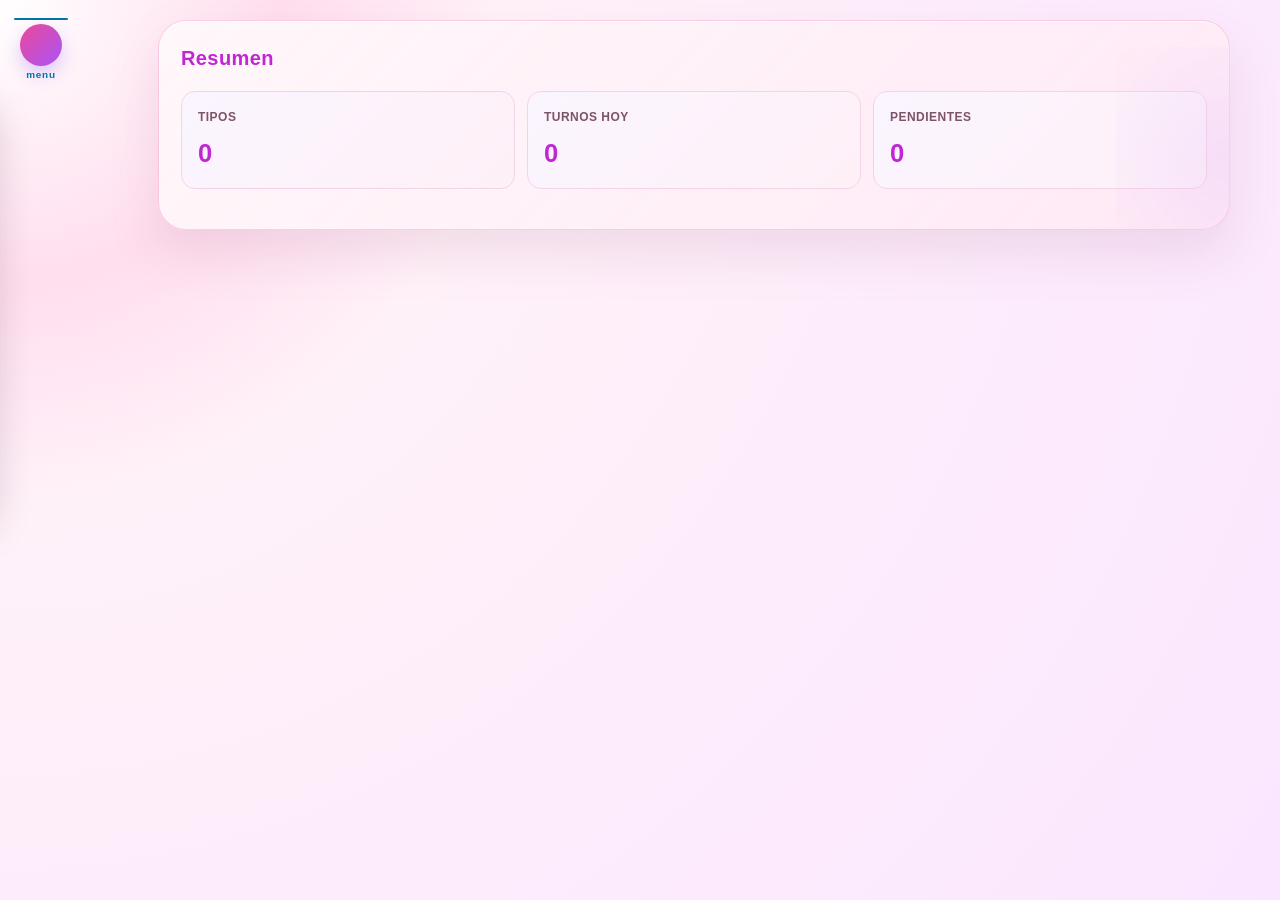
==== commit b99bacf7: "before tranpasrente de botton menu modificado" ====
--- a/index.html
+++ b/index.html
@@ -3,7 +3,10 @@
   <head>
     <meta charset="UTF-8" />
     <meta name="viewport" content="width=device-width, initial-scale=1.0" />
-    <title>Inicio | Definición Nails</title>
+    <title>Aura Nails</title>
+    <link rel="manifest" href="manifest.json" />
+    <link rel="icon" href="aura.jpg" type="image/jpeg" />
+    <link rel="apple-touch-icon" href="aura.jpg" />
     <link rel="stylesheet" href="styles.css" />
     <script src="app.js" defer></script>
   </head>
@@ -11,7 +14,7 @@
     <button id="abrir-menu" class="btn-opciones" type="button" aria-expanded="false" aria-controls="menu-lateral">
       <span class="opcion" aria-label="Abrir menú"></span>
       <span class="logoo" aria-label="Logo dentro del botón"></span>
-      <p style="color: #0075a3; margin: 0; font-weight: 800;">menu</p>
+      <p>menu</p>
     </button>
 
     <div id="menu-overlay" class="menu-overlay" aria-hidden="true"></div>
--- a/styles.css
+++ b/styles.css
@@ -106,21 +106,24 @@
   left: 12px;
   top: 12px;
   z-index: 50;
-  display: flex;
+  display: inline-flex;
   flex-direction: column;
   align-items: center;
   justify-content: center;
   gap: 4px;
-  width: 72px;
-  padding: 6px 4px 5px;
+  width: auto;
+  min-width: 56px;
+  padding: 4px 2px 2px;
   border: none;
-  border-radius: 16px;
-  background: rgba(255, 255, 255, 0.28);
-  backdrop-filter: blur(3px);
+  border-radius: 0;
+  background: transparent;
+  backdrop-filter: none;
   box-shadow: none;
   cursor: pointer;
-  transition: transform 0.35s ease, background 0.3s ease;
+  transition: transform 0.35s ease, opacity 0.2s ease;
   margin-left: 0;
+  box-sizing: border-box;
+  opacity: 1;
 }
 
 .btn-opciones .logoo {
@@ -141,9 +144,10 @@
   width: 54px;
   height: 2px;
   border-radius: 999px;
-  background: rgba(255, 255, 255, 0.5);
+  background: #0075a3;
   display: block;
   margin-top: 2px;
+  opacity: 1;
 }
 
 .btn-opciones p {
@@ -154,6 +158,8 @@
   margin: 0;
   color: #0075a3;
   font-weight: 800;
+  white-space: nowrap;
+  display: block;
 }
 
 .btn-opciones:hover .logoo,
@@ -168,16 +174,20 @@
 .menu-overlay {
   position: fixed;
   inset: 0;
-  background: rgba(18, 16, 27, 0.42);
+  width: 0;
+  height: 0;
+  display: none !important;
+  background: transparent;
   opacity: 0;
   visibility: hidden;
-  transition: opacity 0.25s ease, visibility 0.25s ease;
+  pointer-events: none;
   z-index: 90;
 }
 
 .menu-overlay.visible {
-  opacity: 1;
-  visibility: visible;
+  display: none !important;
+  opacity: 0;
+  visibility: hidden;
 }
 
 .menu-lateral {
@@ -190,14 +200,15 @@
   border-radius: 18px;
   text-align: left;
   text-decoration: none;
-  background: rgba(255, 255, 255, 0.82);
-  backdrop-filter: blur(4px);
+  background: #ffffff;
+  backdrop-filter: none;
   transform: translateX(calc(-100% - 18px));
   transition: transform 0.2s ease, box-shadow 0.2s ease;
   z-index: 120;
   box-shadow: 0 18px 40px rgba(32, 16, 38, 0.18);
   overflow-y: auto;
   overflow-x: hidden;
+  opacity: 1;
 }
 
 .menu-lateral.open {
@@ -248,9 +259,10 @@
   padding: 12px 14px;
   border-radius: 12px;
   color: var(--text);
-  background: rgba(255,255,255,0.7);
+  background: #ffffff;
   border: 1px solid var(--border);
   font-weight: 700;
+  opacity: 1;
 }
 
 .menu-nav a.active,
@@ -278,11 +290,12 @@
 .card::before {
   content: "";
   position: absolute;
-  inset: -30% auto auto -12%;
-  width: 220px;
-  height: 220px;
-  background: radial-gradient(circle, rgba(249, 168, 212, 0.28), rgba(249, 168, 212, 0));
+  inset: -35% auto auto -18%;
+  width: 160px;
+  height: 160px;
+  background: radial-gradient(circle, rgba(249, 168, 212, 0.12), rgba(249, 168, 212, 0));
   pointer-events: none;
+  opacity: 0.35;
 }
 
 .card::after {
@@ -360,11 +373,12 @@
 .slot-wrap::before {
   content: "";
   position: absolute;
-  inset: 0 auto auto 0;
+  inset: 0;
   width: 100%;
   height: 100%;
-  background: linear-gradient(135deg, rgba(255,255,255,0.3), rgba(255,255,255,0));
+  background: linear-gradient(135deg, rgba(255,255,255,0.08), rgba(255,255,255,0));
   pointer-events: none;
+  opacity: 0.35;
 }
 
 .slot-wrap:hover {
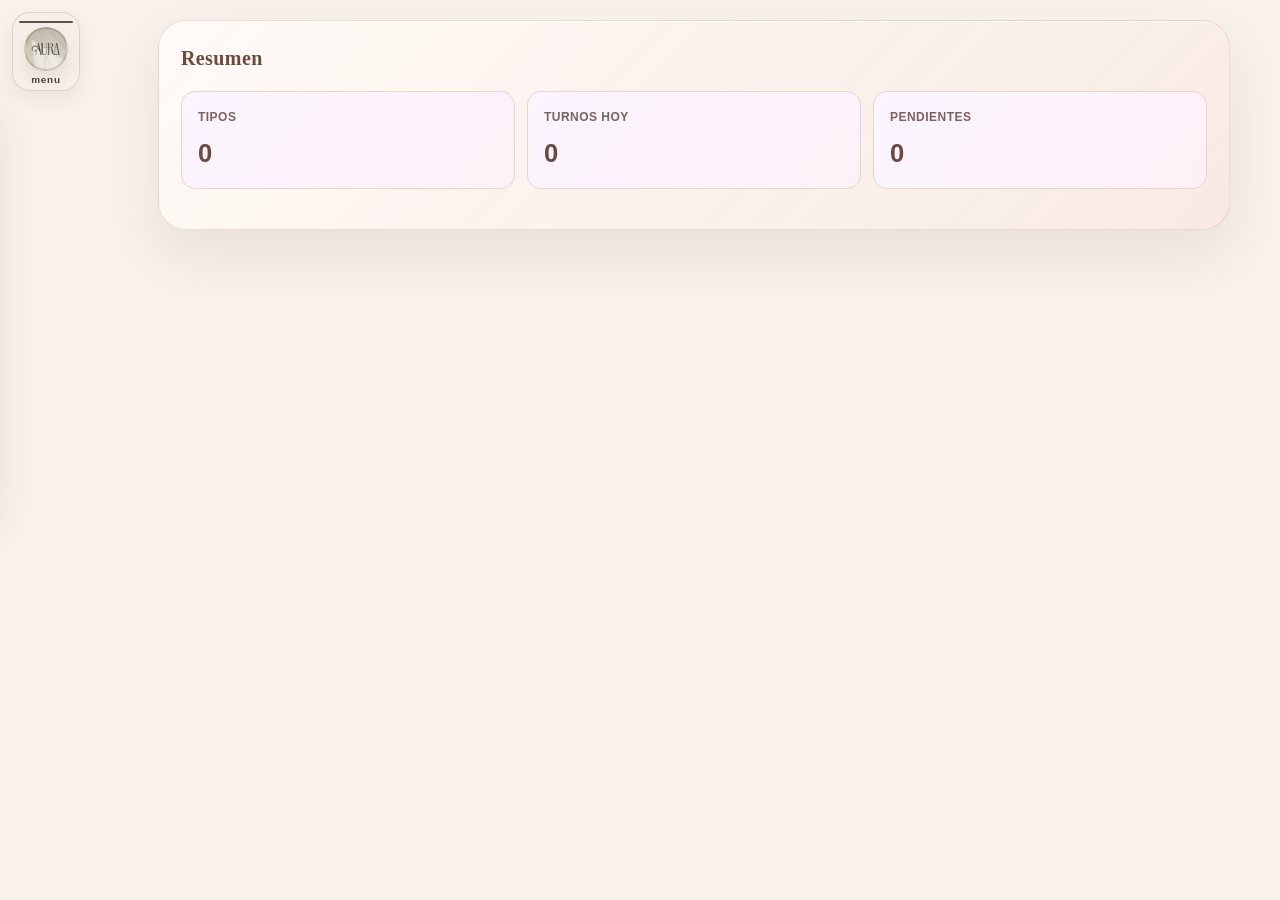
==== commit cb471769: "modificacion de logo en todo html" ====
--- a/index.html
+++ b/index.html
@@ -5,8 +5,8 @@
     <meta name="viewport" content="width=device-width, initial-scale=1.0" />
     <title>Aura Nails</title>
     <link rel="manifest" href="manifest.json" />
-    <link rel="icon" href="aura.jpg" type="image/jpeg" />
-    <link rel="apple-touch-icon" href="aura.jpg" />
+    <link rel="icon" href="aura-icon.png" type="image/png" />
+    <link rel="apple-touch-icon" href="aura-icon.png" />
     <link rel="stylesheet" href="styles.css" />
     <script src="app.js" defer></script>
   </head>
--- a/styles.css
+++ b/styles.css
@@ -5,35 +5,41 @@
 }
 
 :root {
-  --bg: #fdf1f8;
-  --bg-deep: #f7e7fb;
-  --surface: #fff7fb;
+  --bg: #f7efe8;
+  --bg-deep: #f1e3d9;
+  --surface: #fffaf6;
   --surface-strong: #ffffff;
-  --primary: #f472b6;
-  --primary-strong: #c026d3;
-  --pink: #f472b6;
-  --pink-soft: #ffd9eb;
-  --rose: #f9a8d4;
-  --text: #3f2435;
-  --muted: #7d5367;
-  --border: #f5d3e7;
-  --success: #16a34a;
-  --warning: #d97706;
-  --danger: #dc2626;
-  --shadow: 0 18px 38px rgba(154, 87, 117, 0.16);
+  --primary: #b97a5c;
+  --primary-strong: #6d4a3d;
+  --pink: #d99d8d;
+  --pink-soft: #f5e4dc;
+  --rose: #e7b4a6;
+  --text: #49372f;
+  --muted: #7d615c;
+  --border: #e7d4ca;
+  --success: #3a7d5d;
+  --warning: #c77c36;
+  --danger: #b85b4d;
+  --shadow: 0 18px 38px rgba(94, 66, 56, 0.12);
   --ancho-panel: 280px;
 }
 
+@import url('https://fonts.googleapis.com/css2?family=Cormorant+Garamond:wght@500;600;700&family=Manrope:wght@400;500;600;700;800&display=swap');
+
 body {
-  font-family: -apple-system, BlinkMacSystemFont, "Segoe UI", Roboto, sans-serif;
-  background:
-    radial-gradient(circle at top left, rgba(255, 255, 255, 0.98) 0%, rgba(255, 214, 234, 0.8) 18%, rgba(255, 240, 248, 0.9) 32%, rgba(250, 229, 255, 0.96) 100%);
+  font-family: "Manrope", "Segoe UI", sans-serif;
+  background: #f8f1ec;
   color: var(--text);
   min-height: 100vh;
   line-height: 1.5;
   padding-left: 108px;
 }
 
+h1, h2, h3, h4, h5, h6 {
+  font-family: "Cormorant Garamond", Georgia, serif;
+  letter-spacing: 0.02em;
+}
+
 .app-shell {
   max-width: 1100px;
   margin: 0 auto;
@@ -41,7 +47,7 @@
 }
 
 .topbar {
-  background: linear-gradient(135deg, #ec4899, #a855f7);
+  background: linear-gradient(135deg, #c28a6d, #9a6854);
   color: white;
   border-radius: 20px;
   padding: 18px 18px 14px;
@@ -91,14 +97,14 @@
   border-radius: 999px;
   font-weight: 700;
   color: white;
-  background: rgba(255,255,255,0.13);
-  border: 1px solid rgba(255,255,255,0.24);
+  background: rgba(255,255,255,0.12);
+  border: 1px solid rgba(255,255,255,0.18);
   transition: 0.2s ease;
 }
 
 .main-nav a:hover,
 .main-nav a.active {
-  background: rgba(255,255,255,0.2);
+  background: rgba(255,255,255,0.18);
 }
 
 .btn-opciones {
@@ -112,39 +118,49 @@
   justify-content: center;
   gap: 4px;
   width: auto;
-  min-width: 56px;
-  padding: 4px 2px 2px;
-  border: none;
-  border-radius: 0;
-  background: transparent;
-  backdrop-filter: none;
-  box-shadow: none;
+  min-width: 58px;
+  padding: 6px 6px 5px;
+  border: 1px solid rgba(96, 87, 79, 0.18);
+  border-radius: 18px;
+  background: rgba(247, 239, 232, 0.86);
+  backdrop-filter: blur(2px);
+  box-shadow: 0 8px 18px rgba(96, 81, 69, 0.08);
   cursor: pointer;
-  transition: transform 0.35s ease, opacity 0.2s ease;
+  transition: transform 0.35s ease, box-shadow 0.25s ease, background 0.25s ease;
   margin-left: 0;
   box-sizing: border-box;
   opacity: 1;
 }
 
+.btn-opciones:hover,
+.btn-opciones:focus-visible {
+  background: rgba(252, 246, 241, 0.95);
+  box-shadow: 0 10px 22px rgba(96, 81, 69, 0.12);
+}
+
 .btn-opciones .logoo {
   display: inline-block;
-  width: 42px;
-  height: 42px;
-  background-image: linear-gradient(135deg, #ec4899, #a855f7), url('imagenes/logo_de_empresa_nube_blanca.jpeg');
-  background-size: cover, contain;
-  background-repeat: no-repeat, no-repeat;
-  background-position: center, center;
+  width: 44px;
+  height: 44px;
+  background-image: url('aura.jpg');
+  background-size: cover;
+  background-repeat: no-repeat;
+  background-position: center;
   border-radius: 50%;
   transform-origin: center center;
   transition: transform 0.7s ease;
-  box-shadow: 0 8px 18px rgba(124, 58, 237, 0.25);
+  box-shadow: 0 8px 18px rgba(96, 81, 69, 0.12);
+  border: 2px solid rgba(92, 80, 70, 0.25);
+  background-color: #f8f1ec;
+  overflow: hidden;
+  object-fit: cover;
 }
 
 .btn-opciones .opcion {
   width: 54px;
   height: 2px;
   border-radius: 999px;
-  background: #0075a3;
+  background: #5b514a;
   display: block;
   margin-top: 2px;
   opacity: 1;
@@ -156,7 +172,7 @@
   text-transform: lowercase;
   line-height: 1;
   margin: 0;
-  color: #0075a3;
+  color: #4b433d;
   font-weight: 800;
   white-space: nowrap;
   display: block;
@@ -200,12 +216,13 @@
   border-radius: 18px;
   text-align: left;
   text-decoration: none;
-  background: #ffffff;
+  background: linear-gradient(180deg, #fffaf7 0%, #f7efe9 100%);
+  border: 1px solid rgba(123, 92, 75, 0.14);
   backdrop-filter: none;
   transform: translateX(calc(-100% - 18px));
   transition: transform 0.2s ease, box-shadow 0.2s ease;
   z-index: 120;
-  box-shadow: 0 18px 40px rgba(32, 16, 38, 0.18);
+  box-shadow: 0 18px 40px rgba(89, 69, 58, 0.12);
   overflow-y: auto;
   overflow-x: hidden;
   opacity: 1;
@@ -233,6 +250,7 @@
 .menu-header h3 {
   color: var(--primary-strong);
   font-size: 1.1rem;
+  letter-spacing: 0.04em;
 }
 
 .menu-cerrar {
@@ -259,16 +277,19 @@
   padding: 12px 14px;
   border-radius: 12px;
   color: var(--text);
-  background: #ffffff;
-  border: 1px solid var(--border);
+  background: rgba(255,255,255,0.7);
+  border: 1px solid rgba(123, 92, 75, 0.12);
   font-weight: 700;
   opacity: 1;
+  transition: transform 0.18s ease, background 0.2s ease, color 0.2s ease, box-shadow 0.2s ease;
 }
 
 .menu-nav a.active,
 .menu-nav a:hover {
-  background: linear-gradient(135deg, #ec4899, #a855f7);
+  background: linear-gradient(135deg, #c58d6b, #9d6a51);
   color: white;
+  box-shadow: 0 8px 18px rgba(126, 92, 75, 0.14);
+  transform: translateX(2px);
 }
 
 .content {
@@ -278,11 +299,11 @@
 
 .card {
   position: relative;
-  background: linear-gradient(135deg, rgba(255, 248, 250, 0.96), rgba(255, 232, 244, 0.86));
-  border: 1px solid rgba(244, 158, 200, 0.45);
+  background: linear-gradient(135deg, rgba(255, 250, 247, 0.96), rgba(247, 233, 226, 0.88));
+  border: 1px solid rgba(184, 125, 96, 0.22);
   border-radius: 28px;
   padding: 22px;
-  box-shadow: 0 24px 50px rgba(161, 94, 136, 0.15), inset 0 1px 0 rgba(255,255,255,0.8);
+  box-shadow: 0 24px 50px rgba(118, 88, 77, 0.11), inset 0 1px 0 rgba(255,255,255,0.8);
   backdrop-filter: blur(4px);
   overflow: hidden;
 }
@@ -290,23 +311,24 @@
 .card::before {
   content: "";
   position: absolute;
-  inset: -35% auto auto -18%;
-  width: 160px;
-  height: 160px;
-  background: radial-gradient(circle, rgba(249, 168, 212, 0.12), rgba(249, 168, 212, 0));
+  inset: -25% auto auto -12%;
+  width: 120px;
+  height: 120px;
+  background: radial-gradient(circle, rgba(212, 160, 136, 0.08), rgba(212, 160, 136, 0));
   pointer-events: none;
-  opacity: 0.35;
+  opacity: 0.5;
 }
 
 .card::after {
   content: "";
   position: absolute;
-  right: -10%;
-  bottom: -18%;
-  width: 220px;
-  height: 220px;
-  background: radial-gradient(circle, rgba(216, 180, 254, 0.22), rgba(216, 180, 254, 0));
+  right: -8%;
+  bottom: -12%;
+  width: 120px;
+  height: 120px;
+  background: radial-gradient(circle, rgba(212, 160, 136, 0.06), rgba(212, 160, 136, 0));
   pointer-events: none;
+  opacity: 0.45;
 }
 
 .card h2 {
@@ -556,16 +578,16 @@
   font-weight: 800;
   font-family: inherit;
   cursor: pointer;
-  background: linear-gradient(135deg, #f472b6 0%, #d946ef 100%);
+  background: linear-gradient(135deg, #b97a5c 0%, #d8a185 100%);
   color: white;
   width: 100%;
-  box-shadow: 0 14px 24px rgba(217, 70, 239, 0.22);
+  box-shadow: 0 14px 24px rgba(148, 104, 80, 0.18);
   transition: transform 0.18s ease, box-shadow 0.2s ease, opacity 0.2s ease;
 }
 
 button:hover {
   opacity: 0.98;
-  box-shadow: 0 16px 28px rgba(217, 70, 239, 0.26);
+  box-shadow: 0 16px 28px rgba(148, 104, 80, 0.22);
 }
 button:active { transform: scale(0.98); }
 
@@ -592,7 +614,7 @@
 }
 
 button.secundario {
-  background: #fdf2f8;
+  background: #f8efe9;
   color: var(--primary-strong);
   border: 1.5px solid var(--border);
   width: auto;
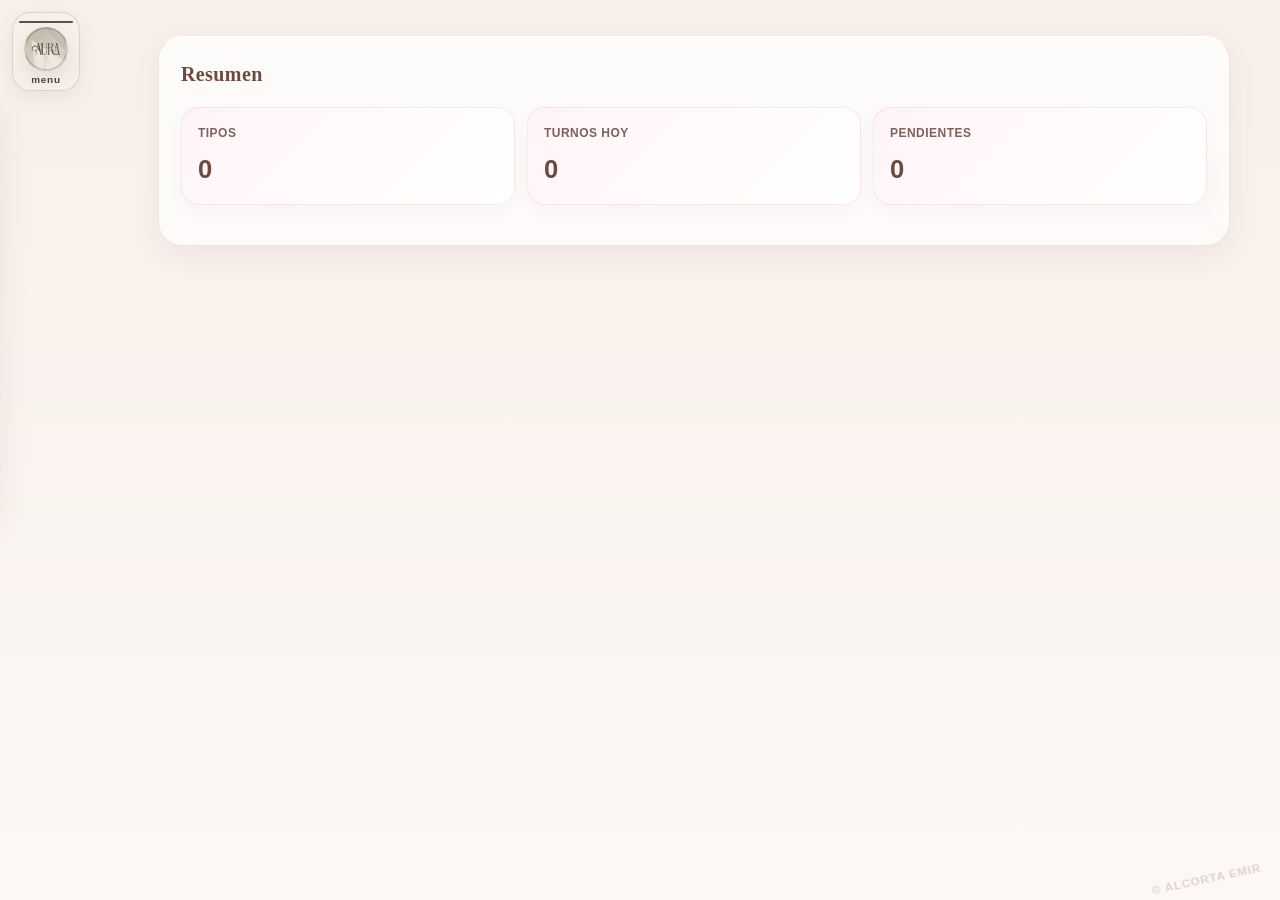
==== commit 435d56d4: "derecho a Alcorta Emir" ====
--- a/index.html
+++ b/index.html
@@ -2,13 +2,18 @@
 <html lang="es">
   <head>
     <meta charset="UTF-8" />
-    <meta name="viewport" content="width=device-width, initial-scale=1.0" />
+    <meta name="viewport" content="width=device-width, initial-scale=1, viewport-fit=cover" />
+    <meta name="theme-color" content="#f7d6de" />
+    <meta name="apple-mobile-web-app-capable" content="yes" />
+    <meta name="apple-mobile-web-app-status-bar-style" content="black-translucent" />
+    <meta name="apple-mobile-web-app-title" content="Aura Nails" />
+    <meta name="format-detection" content="telephone=no" />
     <title>Aura Nails</title>
-    <link rel="manifest" href="manifest.json" />
-    <link rel="icon" href="aura-icon.png" type="image/png" />
-    <link rel="apple-touch-icon" href="aura-icon.png" />
-    <link rel="stylesheet" href="styles.css" />
-    <script src="app.js" defer></script>
+    <link rel="manifest" href="./manifest.json" />
+    <link rel="icon" href="./assets/img/aura-icon.png" type="image/png" />
+    <link rel="apple-touch-icon" href="./assets/img/aura-icon.png" />
+    <link rel="stylesheet" href="./assets/css/styles.css" />
+    <script src="./assets/js/app.js" defer></script>
   </head>
   <body data-page="home">
     <button id="abrir-menu" class="btn-opciones" type="button" aria-expanded="false" aria-controls="menu-lateral">
@@ -25,12 +30,13 @@
       </div>
 
       <nav class="menu-nav" aria-label="Menú principal">
-        <a href="index.html" class="active">Inicio</a>
-        <a href="turnos.html">Sala</a>
-        <a href="generarturno.html">Agregar turno</a>
-        <a href="tipos.html">Tipos</a>
-        <a href="cuentabancaria.html">Cuenta</a>
-        <a href="historial.html">Historial</a>
+        <a href="./index.html" class="active">Inicio</a>
+        <a href="./pages/turnos.html">Sala</a>
+        <a href="./pages/generarturno.html">Agregar turno</a>
+        <a href="./pages/clientes.html">Clientes</a>
+        <a href="./pages/tipos.html">Tipos</a>
+        <a href="./pages/cuentabancaria.html">Cuenta</a>
+        <a href="./pages/historial.html">Historial</a>
       </nav>
     </aside>
 
@@ -44,5 +50,7 @@
 
       </main>
     </div>
+
+    <div class="creator-watermark">© Alcorta Emir</div>
   </body>
 </html>
--- a/assets/css/styles.css
+++ b/assets/css/styles.css
@@ -0,0 +1,908 @@
+* {
+  box-sizing: border-box;
+  margin: 0;
+  padding: 0;
+}
+
+:root {
+  --bg: #f7efe8;
+  --bg-deep: #f1e3d9;
+  --surface: #fffaf6;
+  --surface-strong: #ffffff;
+  --primary: #b97a5c;
+  --primary-strong: #6d4a3d;
+  --pink: #d99d8d;
+  --pink-soft: #f5e4dc;
+  --rose: #e7b4a6;
+  --text: #49372f;
+  --muted: #7d615c;
+  --border: #e7d4ca;
+  --success: #3a7d5d;
+  --warning: #c77c36;
+  --danger: #b85b4d;
+  --shadow: 0 18px 38px rgba(94, 66, 56, 0.12);
+  --ancho-panel: 280px;
+}
+
+@import url('https://fonts.googleapis.com/css2?family=Cormorant+Garamond:wght@500;600;700&family=Manrope:wght@400;500;600;700;800&display=swap');
+
+html {
+  -webkit-text-size-adjust: 100%;
+  -webkit-tap-highlight-color: transparent;
+  background: #f8f1ec;
+}
+
+body {
+  font-family: "Manrope", "Segoe UI", sans-serif;
+  background: linear-gradient(180deg, #f7efe9 0%, #fdf8f5 100%);
+  color: var(--text);
+  min-height: 100vh;
+  line-height: 1.5;
+  padding-left: 108px;
+  padding-top: max(16px, env(safe-area-inset-top));
+  overscroll-behavior-y: none;
+}
+
+.creator-watermark {
+  position: fixed;
+  right: 18px;
+  bottom: 12px;
+  z-index: 1;
+  font-size: 0.72rem;
+  font-weight: 700;
+  letter-spacing: 0.08em;
+  text-transform: uppercase;
+  color: rgba(92, 74, 64, 0.22);
+  pointer-events: none;
+  user-select: none;
+  white-space: nowrap;
+  transform: rotate(-12deg);
+  text-shadow: 0 0 1px rgba(255,255,255,0.4);
+}
+
+h1, h2, h3, h4, h5, h6 {
+  font-family: "Cormorant Garamond", Georgia, serif;
+  letter-spacing: 0.02em;
+}
+
+.app-shell {
+  max-width: 1100px;
+  margin: 0 auto;
+  padding: 20px 14px 80px;
+}
+
+.content {
+  display: grid;
+  gap: 18px;
+  padding-bottom: 32px;
+}
+
+.topbar {
+  background: linear-gradient(135deg, #c28a6d, #9a6854);
+  color: white;
+  border-radius: 20px;
+  padding: 18px 18px 14px;
+  box-shadow: var(--shadow);
+  margin-bottom: 18px;
+}
+
+.brand {
+  display: flex;
+  align-items: center;
+  gap: 12px;
+}
+
+.brand-mark {
+  display: inline-flex;
+  align-items: center;
+  justify-content: center;
+  width: 42px;
+  height: 42px;
+  border-radius: 14px;
+  background: rgba(255,255,255,0.2);
+  font-size: 1.2rem;
+}
+
+.brand h1 {
+  font-size: 1.4rem;
+}
+
+.brand p {
+  opacity: 0.9;
+  font-size: 0.85rem;
+}
+
+.main-nav {
+  display: flex;
+  gap: 10px;
+  flex-wrap: wrap;
+  margin-top: 16px;
+}
+
+.main-nav a {
+  display: inline-flex;
+  align-items: center;
+  justify-content: center;
+  text-decoration: none;
+  padding: 10px 16px;
+  border-radius: 999px;
+  font-weight: 700;
+  color: white;
+  background: rgba(255,255,255,0.12);
+  border: 1px solid rgba(255,255,255,0.18);
+  transition: 0.2s ease;
+}
+
+.main-nav a:hover,
+.main-nav a.active {
+  background: rgba(255,255,255,0.18);
+}
+
+.btn-opciones {
+  position: fixed;
+  left: calc(12px + env(safe-area-inset-left));
+  top: calc(12px + env(safe-area-inset-top));
+  z-index: 50;
+  display: inline-flex;
+  flex-direction: column;
+  align-items: center;
+  justify-content: center;
+  gap: 4px;
+  width: auto;
+  min-width: 58px;
+  padding: 6px 6px 5px;
+  border: 1px solid rgba(96, 87, 79, 0.18);
+  border-radius: 18px;
+  background: rgba(247, 239, 232, 0.86);
+  backdrop-filter: blur(2px);
+  box-shadow: 0 8px 18px rgba(96, 81, 69, 0.08);
+  cursor: pointer;
+  transition: transform 0.35s ease, box-shadow 0.25s ease, background 0.25s ease;
+  margin-left: 0;
+  box-sizing: border-box;
+  opacity: 1;
+}
+
+.btn-opciones:hover,
+.btn-opciones:focus-visible {
+  background: rgba(252, 246, 241, 0.95);
+  box-shadow: 0 10px 22px rgba(96, 81, 69, 0.12);
+}
+
+.btn-opciones .logoo {
+  display: inline-block;
+  width: 44px;
+  height: 44px;
+  background-image: url('../img/aura.jpg');
+  background-size: cover;
+  background-repeat: no-repeat;
+  background-position: center;
+  border-radius: 50%;
+  transform-origin: center center;
+  transition: transform 0.7s ease;
+  box-shadow: 0 8px 18px rgba(96, 81, 69, 0.12);
+  border: 2px solid rgba(92, 80, 70, 0.25);
+  background-color: #f8f1ec;
+  overflow: hidden;
+  object-fit: cover;
+}
+
+.btn-opciones .opcion {
+  width: 54px;
+  height: 2px;
+  border-radius: 999px;
+  background: #5b514a;
+  display: block;
+  margin-top: 2px;
+  opacity: 1;
+}
+
+.btn-opciones p {
+  font-size: 0.62rem;
+  letter-spacing: 0.08em;
+  text-transform: lowercase;
+  line-height: 1;
+  margin: 0;
+  color: #4b433d;
+  font-weight: 800;
+  white-space: nowrap;
+  display: block;
+}
+
+.btn-opciones:hover .logoo,
+.btn-opciones:focus-visible .logoo {
+  transform: rotate(360deg);
+}
+
+.btn-opciones[aria-expanded="true"] .logoo {
+  transform: rotate(360deg);
+}
+
+.menu-overlay {
+  position: fixed;
+  inset: 0;
+  width: 0;
+  height: 0;
+  display: none !important;
+  background: transparent;
+  opacity: 0;
+  visibility: hidden;
+  pointer-events: none;
+  z-index: 90;
+}
+
+.menu-overlay.visible {
+  display: none !important;
+  opacity: 0;
+  visibility: hidden;
+}
+
+.menu-lateral {
+  position: fixed;
+  left: calc(12px + env(safe-area-inset-left));
+  top: calc(90px + env(safe-area-inset-top));
+  width: min(220px, 72vw);
+  max-height: min(70vh, 420px);
+  padding: 16px 14px 14px;
+  border-radius: 20px;
+  text-align: left;
+  text-decoration: none;
+  background: rgba(255, 255, 255, 0.82);
+  border: 1px solid rgba(123, 92, 75, 0.12);
+  backdrop-filter: blur(10px);
+  transform: translateX(calc(-100% - 18px));
+  transition: transform 0.2s ease, box-shadow 0.2s ease;
+  z-index: 120;
+  box-shadow: 0 16px 36px rgba(89, 69, 58, 0.12);
+  overflow-y: auto;
+  overflow-x: hidden;
+  opacity: 1;
+}
+
+.menu-lateral.open {
+  transform: translateX(0);
+}
+
+#opciones-salidas[hidden] {
+  display: none;
+}
+
+#opciones-salidas:not([hidden]) {
+  display: block;
+}
+
+.menu-header {
+  display: flex;
+  align-items: center;
+  justify-content: space-between;
+  margin-bottom: 14px;
+}
+
+.menu-header h3 {
+  color: var(--primary-strong);
+  font-size: 1.1rem;
+  letter-spacing: 0.04em;
+}
+
+.menu-cerrar {
+  width: 36px;
+  height: 36px;
+  border: none;
+  border-radius: 10px;
+  background: #fff;
+  color: var(--primary-strong);
+  font-size: 1.1rem;
+  font-weight: 800;
+  cursor: pointer;
+}
+
+.menu-nav {
+  display: flex;
+  flex-direction: column;
+  gap: 10px;
+}
+
+.menu-nav a {
+  display: block;
+  text-decoration: none;
+  padding: 12px 14px;
+  border-radius: 12px;
+  color: var(--text);
+  background: rgba(255,255,255,0.7);
+  border: 1px solid rgba(123, 92, 75, 0.12);
+  font-weight: 700;
+  opacity: 1;
+  transition: transform 0.18s ease, background 0.2s ease, color 0.2s ease, box-shadow 0.2s ease;
+}
+
+.menu-nav a.active,
+.menu-nav a:hover {
+  background: linear-gradient(135deg, #c58d6b, #9d6a51);
+  color: white;
+  box-shadow: 0 8px 18px rgba(126, 92, 75, 0.14);
+  transform: translateX(2px);
+}
+
+.content {
+  display: grid;
+  gap: 18px;
+}
+
+.card {
+  position: relative;
+  background: rgba(255, 255, 255, 0.72);
+  border: 1px solid rgba(184, 125, 96, 0.18);
+  border-radius: 24px;
+  padding: 22px;
+  box-shadow: 0 10px 28px rgba(120, 88, 75, 0.08), inset 0 1px 0 rgba(255,255,255,0.8);
+  backdrop-filter: blur(8px);
+  overflow: hidden;
+  border-top: 1px solid rgba(255, 255, 255, 0.65);
+}
+
+.card h2 {
+  font-size: clamp(1.35rem, 2vw, 1.8rem);
+  font-weight: 700;
+  color: #7a5348;
+}
+
+.card::before {
+  content: "";
+  position: absolute;
+  inset: -25% auto auto -12%;
+  width: 120px;
+  height: 120px;
+  background: radial-gradient(circle, rgba(212, 160, 136, 0.08), rgba(212, 160, 136, 0));
+  pointer-events: none;
+  opacity: 0.5;
+}
+
+.card::after {
+  content: "";
+  position: absolute;
+  right: -8%;
+  bottom: -12%;
+  width: 120px;
+  height: 120px;
+  background: radial-gradient(circle, rgba(212, 160, 136, 0.06), rgba(212, 160, 136, 0));
+  pointer-events: none;
+  opacity: 0.45;
+}
+
+.card h2 {
+  position: relative;
+  z-index: 1;
+  font-size: 1.25rem;
+  margin-bottom: 18px;
+  color: var(--primary-strong);
+  letter-spacing: 0.02em;
+}
+
+label {
+  position: relative;
+  z-index: 1;
+  display: block;
+  font-size: 0.8rem;
+  font-weight: 800;
+  margin-bottom: 8px;
+  color: #6d2f4d;
+  letter-spacing: 0.02em;
+}
+
+input,
+select,
+textarea {
+  position: relative;
+  z-index: 1;
+  width: 100%;
+  border: 1.5px solid rgba(244, 158, 200, 0.45);
+  border-radius: 16px;
+  padding: 13px 14px;
+  background: linear-gradient(180deg, rgba(255,255,255,0.9), rgba(255,245,250,0.96));
+  color: #4f2b3a;
+  font-size: 1rem;
+  font-family: inherit;
+  margin-bottom: 14px;
+  box-shadow: inset 0 1px 2px rgba(87, 59, 90, 0.04), 0 10px 20px rgba(244, 114, 182, 0.05);
+  transition: transform 0.2s ease, border-color 0.2s ease, box-shadow 0.2s ease;
+}
+
+.slot-select {
+  appearance: none;
+  background-image: linear-gradient(45deg, transparent 50%, var(--primary) 50%), linear-gradient(135deg, var(--primary) 50%, transparent 50%);
+  background-position: calc(100% - 20px) calc(50% - 2px), calc(100% - 14px) calc(50% - 2px);
+  background-size: 6px 6px, 6px 6px;
+  background-repeat: no-repeat;
+  padding-right: 42px;
+  font-weight: 700;
+}
+
+.slot-wrap {
+  display: flex;
+  flex-direction: column;
+  position: relative;
+  padding: 10px 10px 4px;
+  border-radius: 18px;
+  background: linear-gradient(135deg, rgba(255, 214, 235, 0.72), rgba(255, 255, 255, 0.75));
+  border: 1px solid rgba(244, 158, 200, 0.55);
+  box-shadow: inset 0 1px 0 rgba(255,255,255,0.9), 0 12px 24px rgba(233, 113, 175, 0.08);
+  transition: transform 0.25s ease, box-shadow 0.25s ease;
+  overflow: hidden;
+}
+
+.slot-wrap::before {
+  content: "";
+  position: absolute;
+  inset: 0;
+  width: 100%;
+  height: 100%;
+  background: linear-gradient(135deg, rgba(255,255,255,0.08), rgba(255,255,255,0));
+  pointer-events: none;
+  opacity: 0.35;
+}
+
+.slot-wrap:hover {
+  transform: translateY(-2px);
+  box-shadow: 0 16px 28px rgba(233, 113, 175, 0.12);
+}
+
+input:hover,
+select:hover,
+textarea:hover {
+  border-color: #f2bfd5;
+}
+
+input:focus,
+select:focus,
+textarea:focus {
+  outline: none;
+  border-color: var(--pink);
+  box-shadow: 0 0 0 4px rgba(244, 114, 182, 0.12), 0 12px 22px rgba(244, 114, 182, 0.1);
+  transform: translateY(-1px);
+}
+
+textarea {
+  resize: vertical;
+  min-height: 70px;
+}
+
+.fila {
+  display: flex;
+  gap: 10px;
+}
+
+.fila > div {
+  flex: 1;
+}
+
+.date-picker-shell {
+  position: relative;
+}
+
+.date-trigger {
+  position: relative;
+  z-index: 1;
+  width: 100%;
+  min-height: 48px;
+  border: 1.5px solid rgba(244, 158, 200, 0.45);
+  border-radius: 16px;
+  background: linear-gradient(180deg, rgba(255,255,255,0.9), rgba(255,245,250,0.96));
+  color: var(--text);
+  font-size: 0.96rem;
+  font-weight: 700;
+  text-align: left;
+  padding: 12px 40px 12px 14px;
+  box-shadow: inset 0 1px 2px rgba(87, 59, 90, 0.04), 0 10px 20px rgba(244, 114, 182, 0.05);
+  cursor: pointer;
+}
+
+.date-trigger::after {
+  content: "▾";
+  position: absolute;
+  right: 14px;
+  top: 50%;
+  transform: translateY(-50%);
+  color: var(--primary-strong);
+  font-size: 1.1rem;
+}
+
+.calendar-popover {
+  position: absolute;
+  top: calc(100% + 10px);
+  left: 0;
+  width: min(100%, 260px);
+  max-width: 260px;
+  background: rgba(255, 255, 255, 0.97);
+  border: 1px solid rgba(244, 158, 200, 0.45);
+  border-radius: 14px;
+  box-shadow: 0 16px 28px rgba(161, 94, 136, 0.14);
+  padding: 10px 8px 8px;
+  z-index: 20;
+}
+
+.calendar-header {
+  display: flex;
+  align-items: center;
+  justify-content: space-between;
+  gap: 8px;
+  margin-bottom: 8px;
+}
+
+.calendar-month {
+  font-size: 0.82rem;
+  font-weight: 800;
+  color: var(--primary-strong);
+  text-transform: capitalize;
+}
+
+#calendarPopover .calendar-nav,
+#calendarPopover .calendar-day,
+#calendarPopover .calendar-cell.empty {
+  all: unset;
+  box-sizing: border-box;
+  display: inline-flex;
+  align-items: center;
+  justify-content: center;
+}
+
+#calendarPopover .calendar-nav {
+  width: 28px;
+  height: 28px;
+  border-radius: 8px;
+  background: linear-gradient(135deg, #fdf2f8, #fce7f3);
+  color: var(--primary-strong);
+  font-size: 1.1rem;
+  font-weight: 700;
+  cursor: pointer;
+}
+
+#calendarPopover .calendar-weekdays,
+#calendarPopover .calendar-days {
+  display: grid;
+  grid-template-columns: repeat(7, minmax(0, 1fr));
+  gap: 4px;
+}
+
+#calendarPopover .calendar-weekdays {
+  margin-bottom: 6px;
+  color: var(--muted);
+  font-size: 0.6rem;
+  font-weight: 700;
+  text-align: center;
+}
+
+#calendarPopover .calendar-day {
+  width: 100%;
+  min-height: 24px;
+  height: 24px;
+  border-radius: 7px;
+  background: #fff;
+  color: var(--text);
+  font-size: 0.7rem;
+  font-weight: 700;
+  border: 1px solid rgba(244, 158, 200, 0.28);
+  cursor: pointer;
+}
+
+#calendarPopover .calendar-day.full {
+  background: linear-gradient(135deg, #fecaca, #fca5a5);
+  color: #7f1d1d;
+  border-color: rgba(239, 68, 68, 0.28);
+}
+
+#calendarPopover .calendar-day.today {
+  border-color: rgba(217, 70, 239, 0.52);
+  box-shadow: inset 0 0 0 1px rgba(217, 70, 239, 0.12);
+}
+
+#calendarPopover .calendar-day.selected {
+  background: linear-gradient(135deg, #f9a8d4, #f472b6);
+  color: white;
+  border-color: transparent;
+}
+
+#calendarPopover .calendar-cell.empty {
+  min-height: 24px;
+  height: 24px;
+  background: transparent;
+  border: none;
+}
+
+button {
+  border: none;
+  border-radius: 14px;
+  padding: 13px 18px;
+  min-height: 46px;
+  font-size: 0.96rem;
+  font-weight: 800;
+  font-family: inherit;
+  cursor: pointer;
+  background: linear-gradient(135deg, #b97a5c 0%, #d8a185 100%);
+  color: white;
+  width: 100%;
+  box-shadow: 0 12px 20px rgba(148, 104, 80, 0.18);
+  transition: transform 0.18s ease, box-shadow 0.2s ease, opacity 0.2s ease;
+  -webkit-appearance: none;
+  appearance: none;
+}
+
+button:active {
+  transform: scale(0.98);
+}
+
+button:hover {
+  opacity: 0.98;
+  box-shadow: 0 16px 28px rgba(148, 104, 80, 0.22);
+}
+button:active { transform: scale(0.98); }
+
+.calendar-popover button.calendar-nav,
+.calendar-popover button.calendar-day {
+  width: auto !important;
+  min-width: 0 !important;
+  min-height: 0 !important;
+  height: auto !important;
+  padding: 0 !important;
+  border-radius: 8px !important;
+  font-size: 0.7rem !important;
+  font-weight: 700 !important;
+  background: #fff !important;
+  color: var(--text) !important;
+  box-shadow: none !important;
+  line-height: 1 !important;
+}
+
+.calendar-popover button.calendar-nav:hover,
+.calendar-popover button.calendar-day:hover {
+  opacity: 1 !important;
+  box-shadow: none !important;
+}
+
+button.secundario {
+  background: rgba(255, 255, 255, 0.75);
+  color: var(--primary-strong);
+  border: 1px solid rgba(132, 101, 88, 0.16);
+  width: auto;
+  box-shadow: 0 8px 18px rgba(90, 72, 67, 0.05);
+  font-weight: 700;
+}
+
+button.borrar {
+  background: #fff1f2;
+  color: var(--danger);
+  border: 1.5px solid #fecdd3;
+}
+
+.precio-visto {
+  font-size: 0.85rem;
+  color: var(--primary);
+  font-weight: 700;
+  margin: -6px 0 12px;
+  min-height: 20px;
+}
+
+.tipo-lista {
+  display: grid;
+  gap: 8px;
+  margin-bottom: 12px;
+}
+
+.tipo-item {
+  display: flex;
+  align-items: center;
+  justify-content: space-between;
+  gap: 12px;
+  background: white;
+  border: 1.5px solid var(--border);
+  border-radius: 12px;
+  padding: 10px 12px;
+}
+
+.tipo-item strong {
+  color: var(--text);
+}
+
+.tipo-item span {
+  color: var(--primary);
+  font-weight: 700;
+}
+
+.vacio {
+  text-align: center;
+  color: #8a6d7d;
+  font-size: 0.92rem;
+  padding: 18px 12px;
+  font-style: italic;
+}
+
+.turno {
+  border-left: 4px solid var(--pink);
+  background: rgba(255, 255, 255, 0.8);
+  border-radius: 16px;
+  padding: 12px;
+  margin-bottom: 10px;
+  box-shadow: 0 8px 18px rgba(92, 70, 61, 0.04);
+}
+
+.turno .nombre {
+  font-weight: 800;
+  font-size: 1rem;
+  margin-bottom: 4px;
+}
+
+.turno .detalle {
+  font-size: 0.85rem;
+  color: var(--muted);
+  margin-bottom: 8px;
+}
+
+.turno .detalle strong {
+  color: var(--text);
+}
+
+.turno .detalle span {
+  display: block;
+}
+
+.turno .precio {
+  font-weight: 800;
+  color: var(--primary);
+}
+
+.estado {
+  display: inline-block;
+  font-size: 0.7rem;
+  font-weight: 800;
+  padding: 4px 9px;
+  border-radius: 999px;
+  text-transform: uppercase;
+  letter-spacing: 0.4px;
+  margin-bottom: 8px;
+}
+
+.estado.pendiente { background: #fef3c7; color: #b45309; }
+.estado.confirmado { background: #dbeafe; color: #1d4ed8; }
+.estado.realizado { background: #dcfce7; color: #15803d; }
+.estado.cancelado { background: #fee2e2; color: #b91c1c; }
+
+.acciones {
+  display: flex;
+  gap: 6px;
+  flex-wrap: wrap;
+  margin-top: 10px;
+}
+
+.acciones button {
+  width: auto;
+  flex: 1;
+  padding: 8px 10px;
+  font-size: 0.75rem;
+  border-radius: 8px;
+  background: #fdf2f8;
+  color: var(--primary-strong);
+  border: 1px solid var(--border);
+}
+
+.summary-grid {
+  display: grid;
+  grid-template-columns: repeat(auto-fit, minmax(170px, 1fr));
+  gap: 12px;
+  margin-bottom: 18px;
+}
+
+.summary-card {
+  border-radius: 18px;
+  padding: 16px;
+  background: linear-gradient(135deg, rgba(255, 243, 247, 0.9), rgba(255, 255, 255, 0.8));
+  border: 1px solid rgba(184, 125, 96, 0.14);
+  box-shadow: 0 8px 18px rgba(103, 72, 67, 0.04);
+}
+
+.summary-card strong {
+  display: block;
+  font-size: 0.75rem;
+  letter-spacing: 0.04em;
+  text-transform: uppercase;
+  color: var(--muted);
+  margin-bottom: 8px;
+}
+
+.summary-card span {
+  font-size: 1.6rem;
+  font-weight: 800;
+  color: var(--primary-strong);
+}
+
+.toast {
+  position: fixed;
+  bottom: 20px;
+  left: 50%;
+  transform: translateX(-50%);
+  background: #2c1e2d;
+  color: #fff;
+  padding: 12px 18px;
+  border-radius: 999px;
+  font-size: 0.88rem;
+  opacity: 0;
+  pointer-events: none;
+  transition: opacity 0.3s ease, bottom 0.3s ease;
+  z-index: 100;
+}
+
+.toast.visible {
+  opacity: 1;
+  bottom: 30px;
+}
+
+.aviso-respaldo {
+  position: fixed;
+  right: 16px;
+  bottom: 16px;
+  max-width: 360px;
+  background: white;
+  border: 1px solid var(--border);
+  border-left: 5px solid var(--pink);
+  border-radius: 14px;
+  box-shadow: 0 10px 25px rgba(63, 45, 58, 0.14);
+  padding: 14px 14px 10px;
+  display: none;
+  z-index: 120;
+}
+
+.aviso-respaldo.visible {
+  display: block;
+}
+
+.aviso-respaldo p {
+  margin: 0 0 10px;
+  color: var(--text);
+  font-size: 0.9rem;
+  font-weight: 700;
+}
+
+.aviso-botones {
+  display: flex;
+  flex-wrap: wrap;
+  gap: 8px;
+}
+
+.aviso-botones button {
+  width: auto;
+  padding: 8px 10px;
+  font-size: 0.75rem;
+}
+
+@media (max-width: 500px) {
+  body {
+    padding-left: 0;
+  }
+
+  .app-shell {
+    padding-left: 12px;
+    padding-right: 12px;
+    padding-top: calc(20px + env(safe-area-inset-top));
+  }
+
+  .card {
+    padding: 18px 16px;
+    border-radius: 22px;
+  }
+
+  .fila {
+    flex-direction: column;
+    gap: 0;
+  }
+
+  .brand {
+    align-items: flex-start;
+  }
+
+  .menu-lateral {
+    width: min(260px, 82vw);
+  }
+
+  .btn-opciones {
+    left: 10px;
+    top: calc(10px + env(safe-area-inset-top));
+  }
+}
